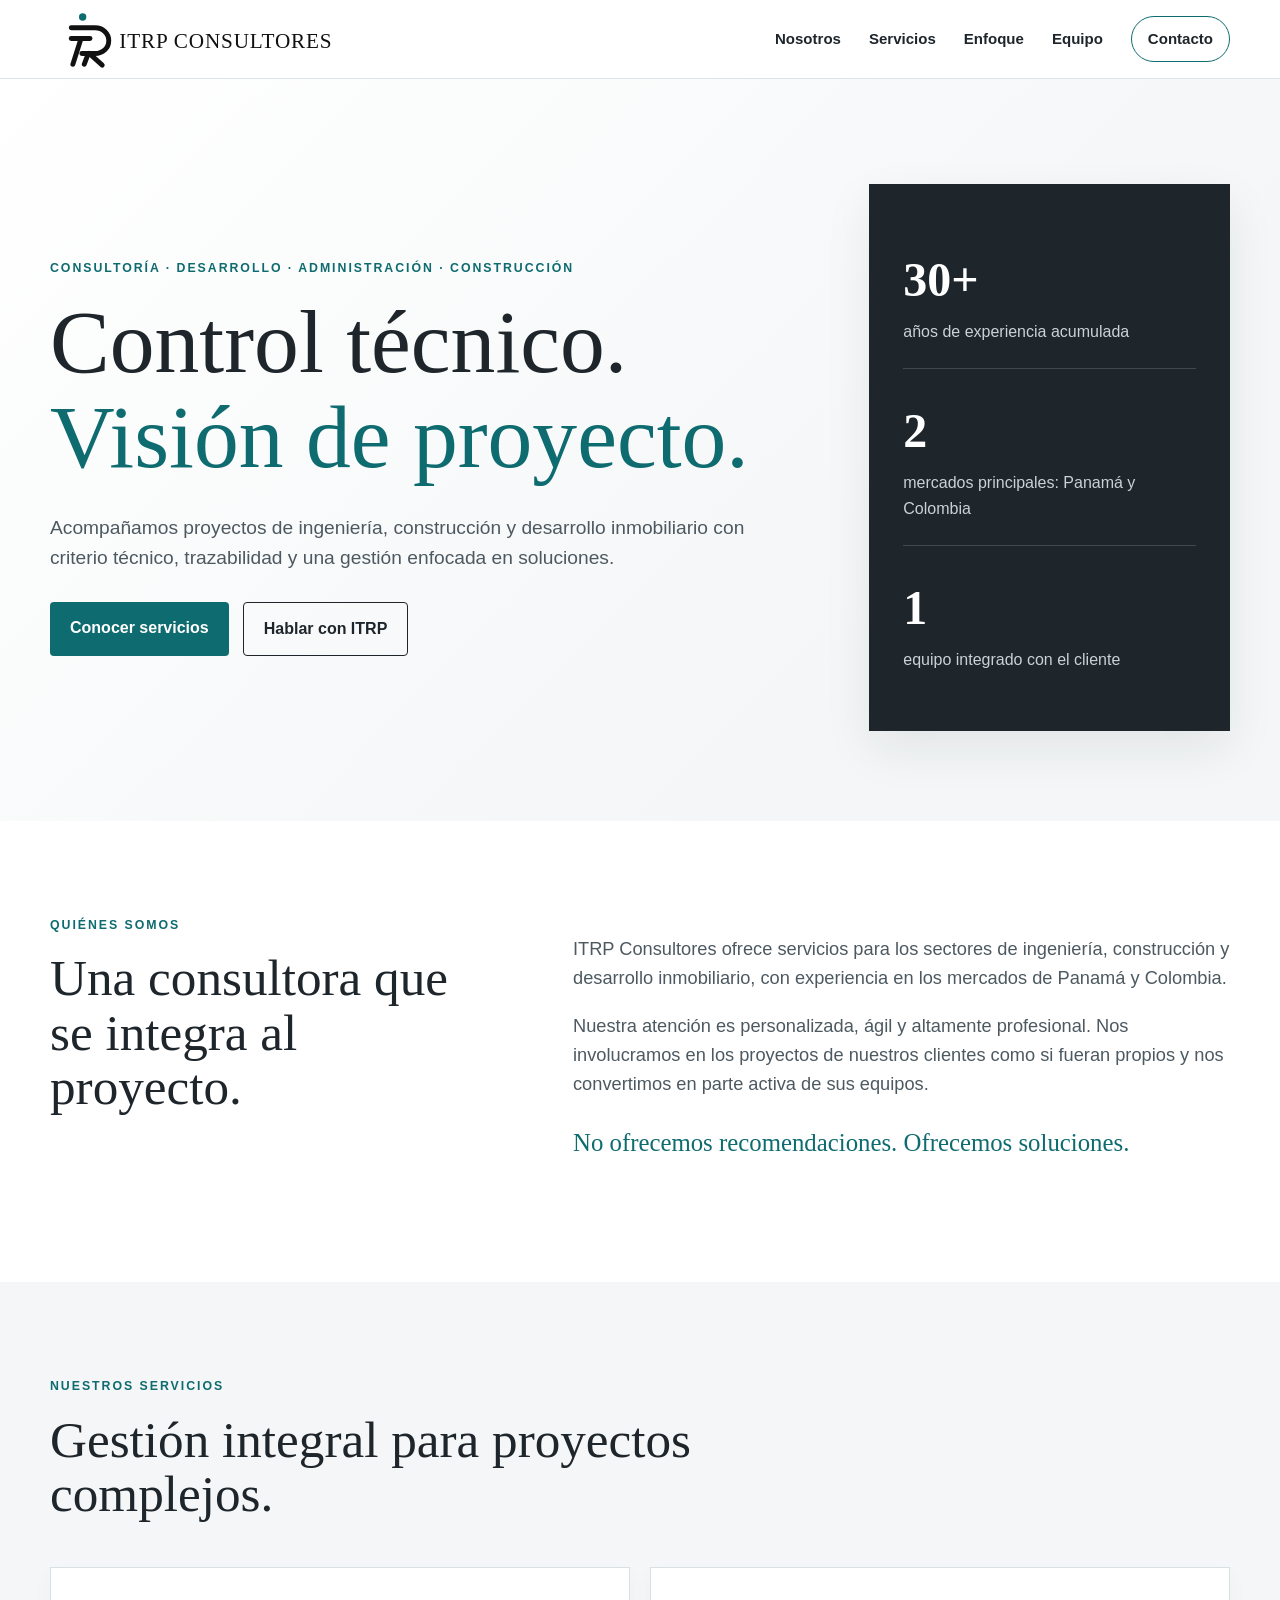
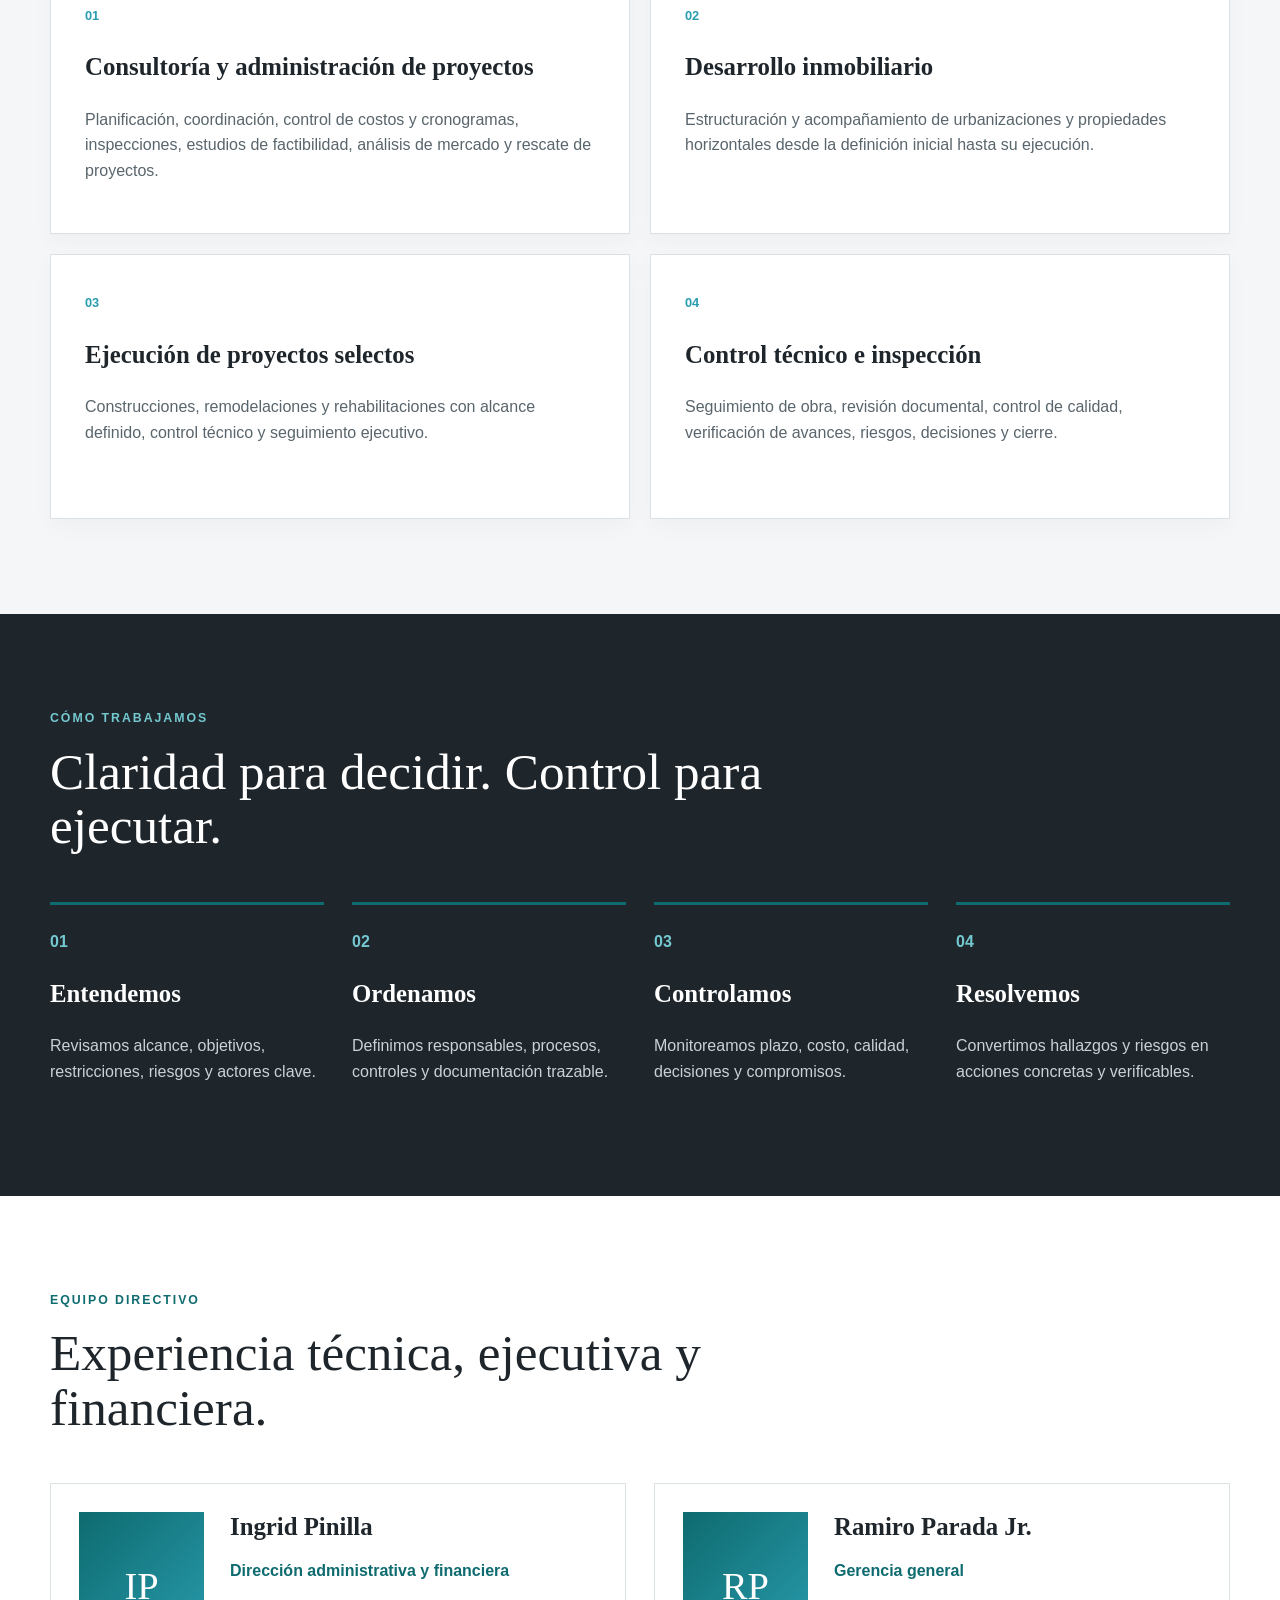
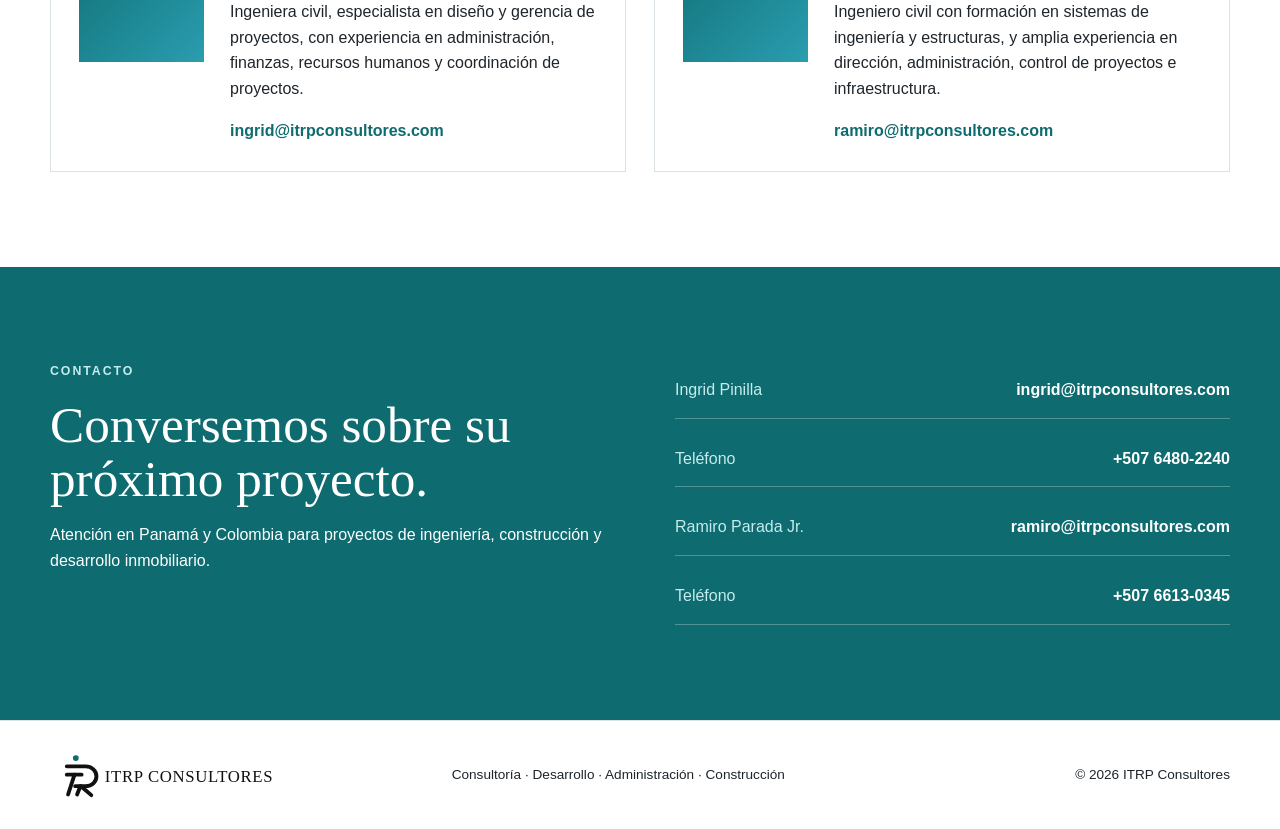
==== index.html @ a42bab1f "Add files via upload" ====
<!doctype html>
<html lang="es">
<head>
  <meta charset="utf-8">
  <meta name="viewport" content="width=device-width, initial-scale=1">
  <meta name="description" content="ITRP Consultores: consultoría, administración, desarrollo y construcción para proyectos de ingeniería e inmobiliarios en Panamá y Colombia.">
  <meta name="theme-color" content="#1E252B">
  <title>ITRP Consultores | Control técnico. Visión de proyecto.</title>
  <link rel="icon" href="assets/favicon.svg" type="image/svg+xml">
  <link rel="stylesheet" href="styles.css">
</head>
<body>
  <header class="site-header" id="inicio">
    <div class="container nav-wrap">
      <a class="brand" href="#inicio" aria-label="Inicio ITRP Consultores">
        <img src="assets/logo-itrp.svg" alt="ITRP Consultores">
      </a>
      <button class="menu-toggle" aria-expanded="false" aria-controls="main-nav">Menú</button>
      <nav id="main-nav" class="main-nav" aria-label="Navegación principal">
        <a href="#nosotros">Nosotros</a>
        <a href="#servicios">Servicios</a>
        <a href="#enfoque">Enfoque</a>
        <a href="#equipo">Equipo</a>
        <a class="nav-cta" href="#contacto">Contacto</a>
      </nav>
    </div>
  </header>

  <main>
    <section class="hero">
      <div class="container hero-grid">
        <div class="hero-copy">
          <p class="eyebrow">Consultoría · Desarrollo · Administración · Construcción</p>
          <h1>Control técnico.<br><span>Visión de proyecto.</span></h1>
          <p class="hero-lead">Acompañamos proyectos de ingeniería, construcción y desarrollo inmobiliario con criterio técnico, trazabilidad y una gestión enfocada en soluciones.</p>
          <div class="hero-actions">
            <a class="btn btn-primary" href="#servicios">Conocer servicios</a>
            <a class="btn btn-secondary" href="#contacto">Hablar con ITRP</a>
          </div>
        </div>
        <div class="hero-panel" aria-label="Principios de trabajo">
          <div class="metric"><strong>30+</strong><span>años de experiencia acumulada</span></div>
          <div class="metric"><strong>2</strong><span>mercados principales: Panamá y Colombia</span></div>
          <div class="metric"><strong>1</strong><span>equipo integrado con el cliente</span></div>
        </div>
      </div>
    </section>

    <section id="nosotros" class="section">
      <div class="container split">
        <div>
          <p class="eyebrow">Quiénes somos</p>
          <h2>Una consultora que se integra al proyecto.</h2>
        </div>
        <div class="prose">
          <p>ITRP Consultores ofrece servicios para los sectores de ingeniería, construcción y desarrollo inmobiliario, con experiencia en los mercados de Panamá y Colombia.</p>
          <p>Nuestra atención es personalizada, ágil y altamente profesional. Nos involucramos en los proyectos de nuestros clientes como si fueran propios y nos convertimos en parte activa de sus equipos.</p>
          <p class="statement">No ofrecemos recomendaciones. Ofrecemos soluciones.</p>
        </div>
      </div>
    </section>

    <section id="servicios" class="section section-soft">
      <div class="container">
        <p class="eyebrow">Nuestros servicios</p>
        <h2>Gestión integral para proyectos complejos.</h2>
        <div class="cards">
          <article class="card">
            <span class="card-number">01</span>
            <h3>Consultoría y administración de proyectos</h3>
            <p>Planificación, coordinación, control de costos y cronogramas, inspecciones, estudios de factibilidad, análisis de mercado y rescate de proyectos.</p>
          </article>
          <article class="card">
            <span class="card-number">02</span>
            <h3>Desarrollo inmobiliario</h3>
            <p>Estructuración y acompañamiento de urbanizaciones y propiedades horizontales desde la definición inicial hasta su ejecución.</p>
          </article>
          <article class="card">
            <span class="card-number">03</span>
            <h3>Ejecución de proyectos selectos</h3>
            <p>Construcciones, remodelaciones y rehabilitaciones con alcance definido, control técnico y seguimiento ejecutivo.</p>
          </article>
          <article class="card">
            <span class="card-number">04</span>
            <h3>Control técnico e inspección</h3>
            <p>Seguimiento de obra, revisión documental, control de calidad, verificación de avances, riesgos, decisiones y cierre.</p>
          </article>
        </div>
      </div>
    </section>

    <section id="enfoque" class="section dark-section">
      <div class="container">
        <p class="eyebrow">Cómo trabajamos</p>
        <h2>Claridad para decidir. Control para ejecutar.</h2>
        <div class="process">
          <div><span>01</span><h3>Entendemos</h3><p>Revisamos alcance, objetivos, restricciones, riesgos y actores clave.</p></div>
          <div><span>02</span><h3>Ordenamos</h3><p>Definimos responsables, procesos, controles y documentación trazable.</p></div>
          <div><span>03</span><h3>Controlamos</h3><p>Monitoreamos plazo, costo, calidad, decisiones y compromisos.</p></div>
          <div><span>04</span><h3>Resolvemos</h3><p>Convertimos hallazgos y riesgos en acciones concretas y verificables.</p></div>
        </div>
      </div>
    </section>

    <section id="equipo" class="section">
      <div class="container">
        <p class="eyebrow">Equipo directivo</p>
        <h2>Experiencia técnica, ejecutiva y financiera.</h2>
        <div class="team-grid">
          <article class="team-card">
            <div class="portrait initials">IP</div>
            <div>
              <h3>Ingrid Pinilla</h3>
              <p class="role">Dirección administrativa y financiera</p>
              <p>Ingeniera civil, especialista en diseño y gerencia de proyectos, con experiencia en administración, finanzas, recursos humanos y coordinación de proyectos.</p>
              <a href="mailto:ingrid@itrpconsultores.com">ingrid@itrpconsultores.com</a>
            </div>
          </article>
          <article class="team-card">
            <div class="portrait initials">RP</div>
            <div>
              <h3>Ramiro Parada Jr.</h3>
              <p class="role">Gerencia general</p>
              <p>Ingeniero civil con formación en sistemas de ingeniería y estructuras, y amplia experiencia en dirección, administración, control de proyectos e infraestructura.</p>
              <a href="mailto:ramiro@itrpconsultores.com">ramiro@itrpconsultores.com</a>
            </div>
          </article>
        </div>
      </div>
    </section>

    <section id="contacto" class="section contact-section">
      <div class="container contact-grid">
        <div>
          <p class="eyebrow">Contacto</p>
          <h2>Conversemos sobre su próximo proyecto.</h2>
          <p>Atención en Panamá y Colombia para proyectos de ingeniería, construcción y desarrollo inmobiliario.</p>
        </div>
        <div class="contact-list">
          <a href="mailto:ingrid@itrpconsultores.com"><span>Ingrid Pinilla</span><strong>ingrid@itrpconsultores.com</strong></a>
          <a href="tel:+50764802240"><span>Teléfono</span><strong>+507 6480-2240</strong></a>
          <a href="mailto:ramiro@itrpconsultores.com"><span>Ramiro Parada Jr.</span><strong>ramiro@itrpconsultores.com</strong></a>
          <a href="tel:+50766130345"><span>Teléfono</span><strong>+507 6613-0345</strong></a>
        </div>
      </div>
    </section>
  </main>

  <footer class="site-footer">
    <div class="container footer-grid">
      <img src="assets/logo-itrp.svg" alt="ITRP Consultores">
      <p>Consultoría · Desarrollo · Administración · Construcción</p>
      <p>© <span id="year"></span> ITRP Consultores</p>
    </div>
  </footer>
  <script src="script.js"></script>
</body>
</html>
---- styles.css ----
:root{--graphite:#1E252B;--teal:#0E6B6F;--green:#7CB342;--blue:#2A9DB0;--amber:#F2B84B;--red:#C8473C;--concrete:#F4F6F7;--white:#fff;--line:#D9E1E5;--max:1180px;--shadow:0 18px 45px rgba(30,37,43,.08)}
*{box-sizing:border-box}html{scroll-behavior:smooth}body{margin:0;font-family:Aptos,Inter,Arial,sans-serif;color:var(--graphite);background:#fff;line-height:1.6}a{color:inherit}.container{width:min(calc(100% - 40px),var(--max));margin:auto}.site-header{position:sticky;top:0;z-index:20;background:rgba(255,255,255,.94);backdrop-filter:blur(12px);border-bottom:1px solid rgba(217,225,229,.9)}.nav-wrap{min-height:78px;display:flex;align-items:center;justify-content:space-between}.brand img{display:block;width:310px;max-width:48vw}.main-nav{display:flex;align-items:center;gap:28px}.main-nav a{text-decoration:none;font-size:.94rem;font-weight:700}.main-nav a:hover{color:var(--teal)}.nav-cta{padding:10px 16px;border:1px solid var(--teal);border-radius:999px}.menu-toggle{display:none;border:0;background:none;font:inherit;font-weight:700}.hero{background:linear-gradient(135deg,#fff 0%,var(--concrete) 72%);padding:105px 0 90px;overflow:hidden}.hero-grid{display:grid;grid-template-columns:1.35fr .65fr;gap:70px;align-items:center}.eyebrow{text-transform:uppercase;letter-spacing:.16em;font-weight:800;font-size:.77rem;color:var(--teal);margin:0 0 16px}.hero h1,.section h2{font-family:Georgia,'Times New Roman',serif;line-height:1.06;margin:0}.hero h1{font-size:clamp(3.2rem,7vw,6.5rem);font-weight:500}.hero h1 span{color:var(--teal)}.hero-lead{max-width:760px;font-size:1.2rem;color:#4d5961;margin:28px 0}.hero-actions{display:flex;gap:14px;flex-wrap:wrap}.btn{display:inline-flex;padding:13px 20px;border-radius:4px;text-decoration:none;font-weight:800}.btn-primary{background:var(--teal);color:#fff}.btn-primary:hover{background:#09565a}.btn-secondary{border:1px solid var(--graphite)}.hero-panel{background:var(--graphite);color:#fff;padding:34px;box-shadow:var(--shadow)}.metric{padding:24px 0;border-bottom:1px solid rgba(255,255,255,.16)}.metric:last-child{border-bottom:0}.metric strong{display:block;font-family:Georgia,serif;font-size:3rem;color:#fff}.metric span{color:#cbd2d6}.section{padding:95px 0}.section h2{font-size:clamp(2.3rem,4vw,4rem);font-weight:500;max-width:850px}.split{display:grid;grid-template-columns:.8fr 1.2fr;gap:85px}.prose{font-size:1.14rem;color:#4d5961}.statement{font-family:Georgia,serif;font-size:1.55rem;color:var(--teal)}.section-soft{background:var(--concrete)}.cards{display:grid;grid-template-columns:repeat(2,1fr);gap:20px;margin-top:45px}.card{background:#fff;border:1px solid var(--line);padding:34px;min-height:265px;box-shadow:0 8px 20px rgba(30,37,43,.03)}.card-number{font-size:.8rem;font-weight:900;color:var(--blue)}.card h3,.process h3,.team-card h3{font-family:Georgia,serif;font-size:1.55rem;line-height:1.2}.card p{color:#59656c}.dark-section{background:var(--graphite);color:#fff}.dark-section .eyebrow{color:#74c8d0}.process{display:grid;grid-template-columns:repeat(4,1fr);gap:28px;margin-top:48px}.process>div{border-top:3px solid var(--teal);padding-top:24px}.process span{font-weight:900;color:#74c8d0}.process p{color:#cbd2d6}.team-grid{display:grid;grid-template-columns:1fr 1fr;gap:28px;margin-top:48px}.team-card{display:grid;grid-template-columns:125px 1fr;gap:26px;border:1px solid var(--line);padding:28px}.portrait{width:125px;height:150px;background:linear-gradient(135deg,var(--teal),var(--blue));display:grid;place-items:center;color:#fff;font-family:Georgia,serif;font-size:2.4rem}.team-card h3{margin:0 0 4px}.role{color:var(--teal);font-weight:800}.team-card a{color:var(--teal);font-weight:800;text-decoration:none}.contact-section{background:var(--teal);color:#fff}.contact-section .eyebrow{color:#c4ecee}.contact-grid{display:grid;grid-template-columns:1fr 1fr;gap:70px}.contact-list{display:grid;gap:12px}.contact-list a{display:flex;justify-content:space-between;gap:20px;text-decoration:none;border-bottom:1px solid rgba(255,255,255,.28);padding:15px 0}.contact-list span{color:#c4ecee}.site-footer{padding:30px 0;border-top:1px solid var(--line)}.footer-grid{display:grid;grid-template-columns:1fr 1fr 1fr;align-items:center;gap:25px;font-size:.85rem}.footer-grid img{width:245px}.footer-grid p:last-child{text-align:right}@media(max-width:900px){.main-nav{position:absolute;top:78px;left:0;right:0;background:#fff;padding:24px;flex-direction:column;align-items:flex-start;border-bottom:1px solid var(--line);display:none}.main-nav.open{display:flex}.menu-toggle{display:block}.hero-grid,.split,.contact-grid{grid-template-columns:1fr}.hero{padding-top:70px}.cards,.team-grid{grid-template-columns:1fr}.process{grid-template-columns:1fr 1fr}.footer-grid{grid-template-columns:1fr}.footer-grid p:last-child{text-align:left}.brand img{width:240px;max-width:68vw}}@media(max-width:560px){.container{width:min(calc(100% - 28px),var(--max))}.hero h1{font-size:3.15rem}.section{padding:72px 0}.process{grid-template-columns:1fr}.team-card{grid-template-columns:1fr}.portrait{width:100%;height:180px}.contact-list a{display:block}.contact-list strong{display:block;margin-top:4px;font-size:.92rem}}
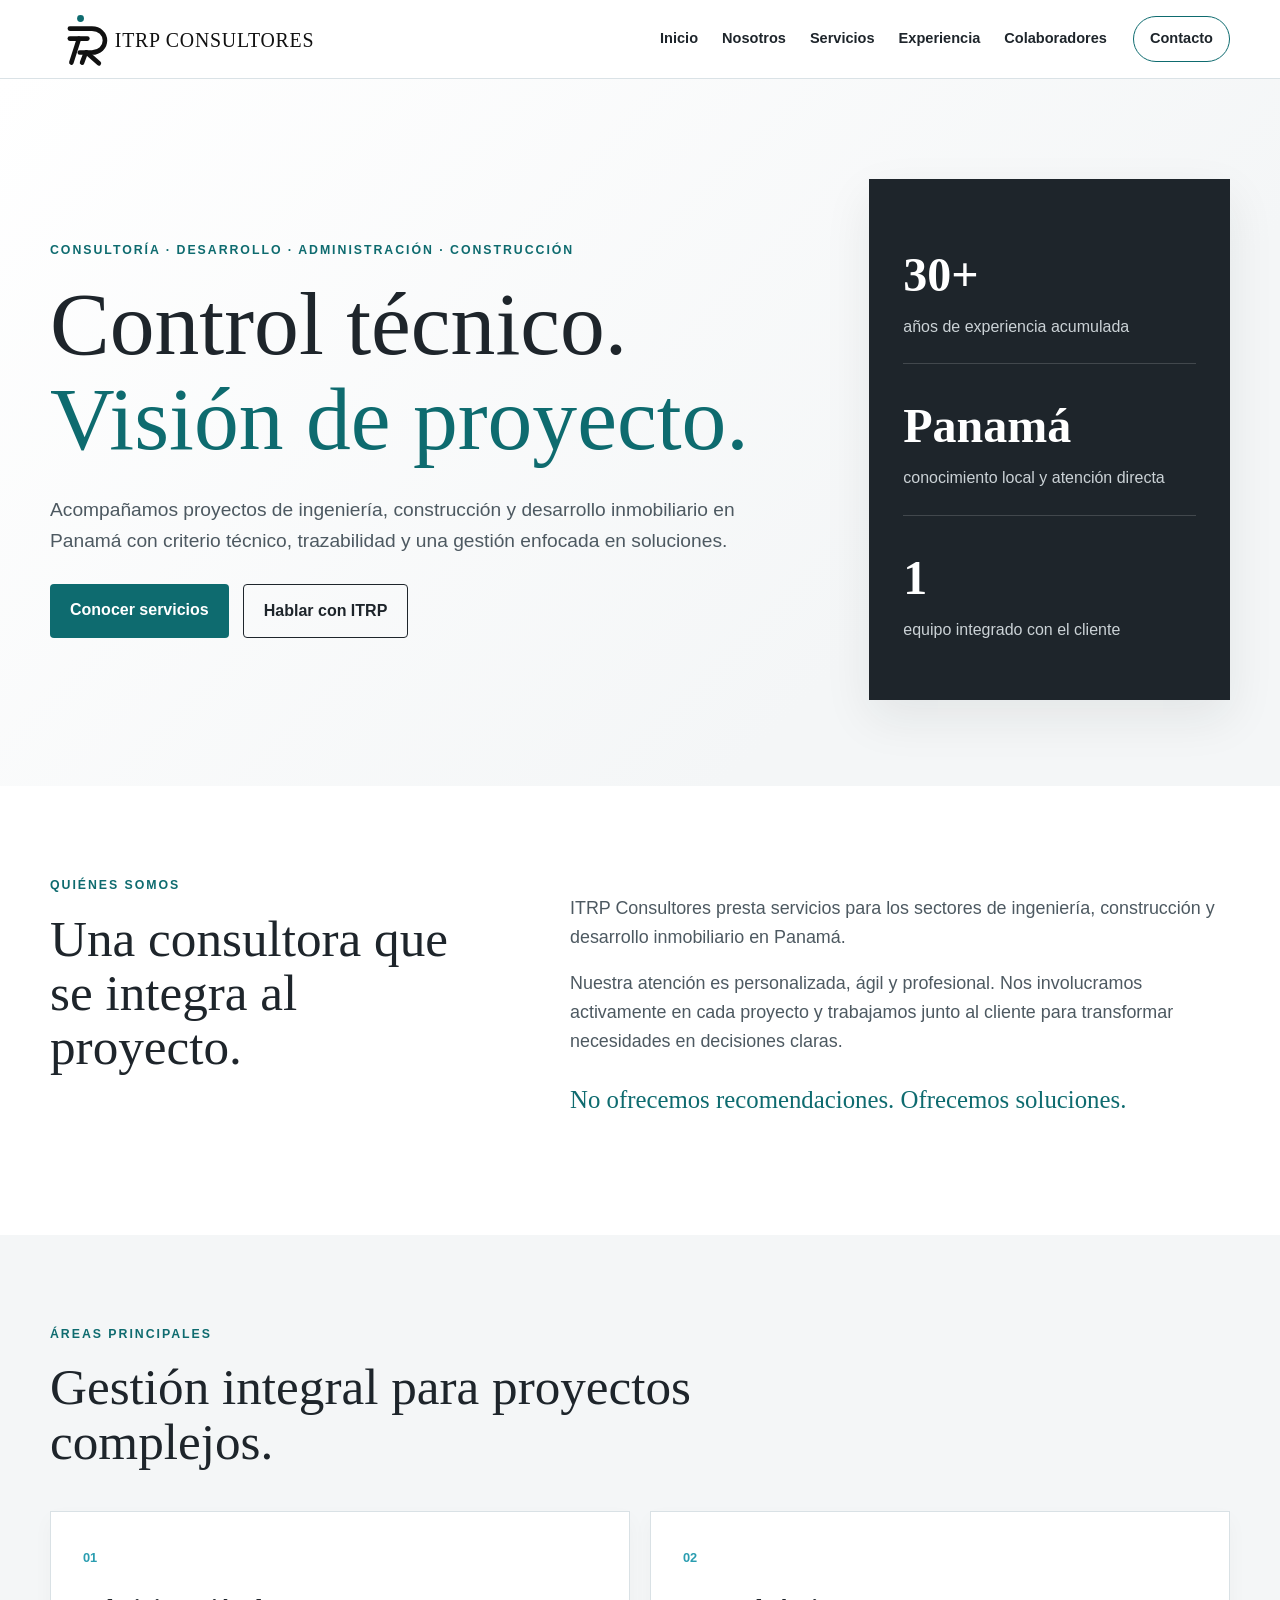
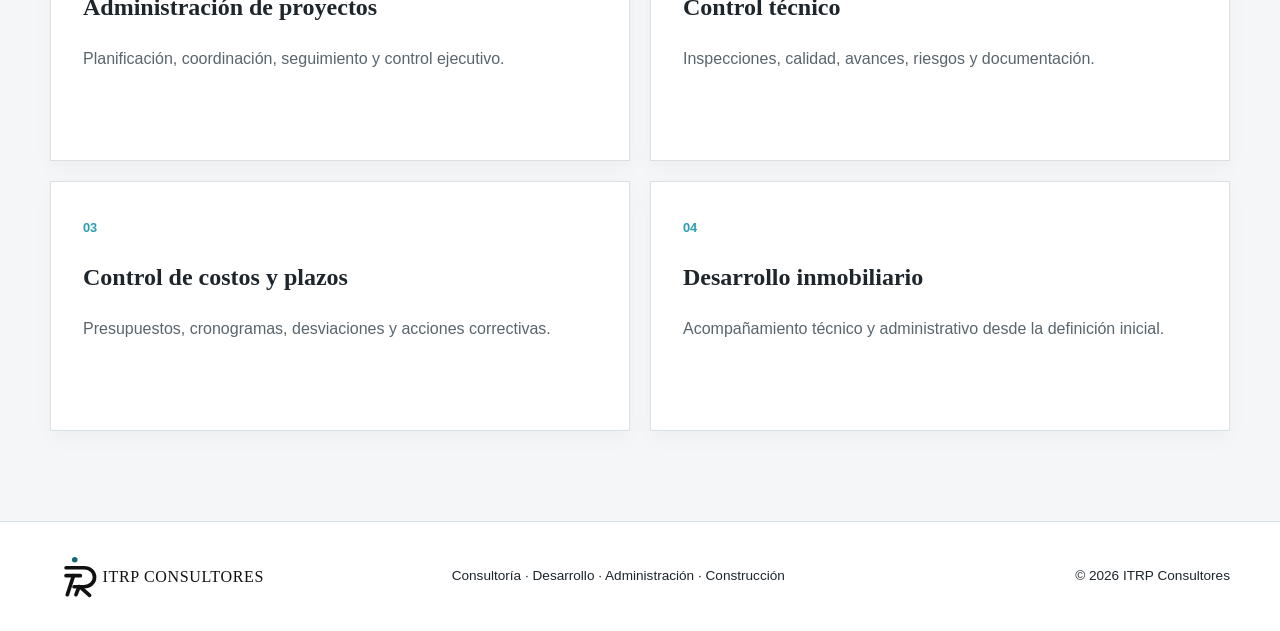
==== commit 00044055: "Add files via upload" ====
--- a/index.html
+++ b/index.html
@@ -1,158 +1 @@
-<!doctype html>
-<html lang="es">
-<head>
-  <meta charset="utf-8">
-  <meta name="viewport" content="width=device-width, initial-scale=1">
-  <meta name="description" content="ITRP Consultores: consultoría, administración, desarrollo y construcción para proyectos de ingeniería e inmobiliarios en Panamá y Colombia.">
-  <meta name="theme-color" content="#1E252B">
-  <title>ITRP Consultores | Control técnico. Visión de proyecto.</title>
-  <link rel="icon" href="assets/favicon.svg" type="image/svg+xml">
-  <link rel="stylesheet" href="styles.css">
-</head>
-<body>
-  <header class="site-header" id="inicio">
-    <div class="container nav-wrap">
-      <a class="brand" href="#inicio" aria-label="Inicio ITRP Consultores">
-        <img src="assets/logo-itrp.svg" alt="ITRP Consultores">
-      </a>
-      <button class="menu-toggle" aria-expanded="false" aria-controls="main-nav">Menú</button>
-      <nav id="main-nav" class="main-nav" aria-label="Navegación principal">
-        <a href="#nosotros">Nosotros</a>
-        <a href="#servicios">Servicios</a>
-        <a href="#enfoque">Enfoque</a>
-        <a href="#equipo">Equipo</a>
-        <a class="nav-cta" href="#contacto">Contacto</a>
-      </nav>
-    </div>
-  </header>
-
-  <main>
-    <section class="hero">
-      <div class="container hero-grid">
-        <div class="hero-copy">
-          <p class="eyebrow">Consultoría · Desarrollo · Administración · Construcción</p>
-          <h1>Control técnico.<br><span>Visión de proyecto.</span></h1>
-          <p class="hero-lead">Acompañamos proyectos de ingeniería, construcción y desarrollo inmobiliario con criterio técnico, trazabilidad y una gestión enfocada en soluciones.</p>
-          <div class="hero-actions">
-            <a class="btn btn-primary" href="#servicios">Conocer servicios</a>
-            <a class="btn btn-secondary" href="#contacto">Hablar con ITRP</a>
-          </div>
-        </div>
-        <div class="hero-panel" aria-label="Principios de trabajo">
-          <div class="metric"><strong>30+</strong><span>años de experiencia acumulada</span></div>
-          <div class="metric"><strong>2</strong><span>mercados principales: Panamá y Colombia</span></div>
-          <div class="metric"><strong>1</strong><span>equipo integrado con el cliente</span></div>
-        </div>
-      </div>
-    </section>
-
-    <section id="nosotros" class="section">
-      <div class="container split">
-        <div>
-          <p class="eyebrow">Quiénes somos</p>
-          <h2>Una consultora que se integra al proyecto.</h2>
-        </div>
-        <div class="prose">
-          <p>ITRP Consultores ofrece servicios para los sectores de ingeniería, construcción y desarrollo inmobiliario, con experiencia en los mercados de Panamá y Colombia.</p>
-          <p>Nuestra atención es personalizada, ágil y altamente profesional. Nos involucramos en los proyectos de nuestros clientes como si fueran propios y nos convertimos en parte activa de sus equipos.</p>
-          <p class="statement">No ofrecemos recomendaciones. Ofrecemos soluciones.</p>
-        </div>
-      </div>
-    </section>
-
-    <section id="servicios" class="section section-soft">
-      <div class="container">
-        <p class="eyebrow">Nuestros servicios</p>
-        <h2>Gestión integral para proyectos complejos.</h2>
-        <div class="cards">
-          <article class="card">
-            <span class="card-number">01</span>
-            <h3>Consultoría y administración de proyectos</h3>
-            <p>Planificación, coordinación, control de costos y cronogramas, inspecciones, estudios de factibilidad, análisis de mercado y rescate de proyectos.</p>
-          </article>
-          <article class="card">
-            <span class="card-number">02</span>
-            <h3>Desarrollo inmobiliario</h3>
-            <p>Estructuración y acompañamiento de urbanizaciones y propiedades horizontales desde la definición inicial hasta su ejecución.</p>
-          </article>
-          <article class="card">
-            <span class="card-number">03</span>
-            <h3>Ejecución de proyectos selectos</h3>
-            <p>Construcciones, remodelaciones y rehabilitaciones con alcance definido, control técnico y seguimiento ejecutivo.</p>
-          </article>
-          <article class="card">
-            <span class="card-number">04</span>
-            <h3>Control técnico e inspección</h3>
-            <p>Seguimiento de obra, revisión documental, control de calidad, verificación de avances, riesgos, decisiones y cierre.</p>
-          </article>
-        </div>
-      </div>
-    </section>
-
-    <section id="enfoque" class="section dark-section">
-      <div class="container">
-        <p class="eyebrow">Cómo trabajamos</p>
-        <h2>Claridad para decidir. Control para ejecutar.</h2>
-        <div class="process">
-          <div><span>01</span><h3>Entendemos</h3><p>Revisamos alcance, objetivos, restricciones, riesgos y actores clave.</p></div>
-          <div><span>02</span><h3>Ordenamos</h3><p>Definimos responsables, procesos, controles y documentación trazable.</p></div>
-          <div><span>03</span><h3>Controlamos</h3><p>Monitoreamos plazo, costo, calidad, decisiones y compromisos.</p></div>
-          <div><span>04</span><h3>Resolvemos</h3><p>Convertimos hallazgos y riesgos en acciones concretas y verificables.</p></div>
-        </div>
-      </div>
-    </section>
-
-    <section id="equipo" class="section">
-      <div class="container">
-        <p class="eyebrow">Equipo directivo</p>
-        <h2>Experiencia técnica, ejecutiva y financiera.</h2>
-        <div class="team-grid">
-          <article class="team-card">
-            <div class="portrait initials">IP</div>
-            <div>
-              <h3>Ingrid Pinilla</h3>
-              <p class="role">Dirección administrativa y financiera</p>
-              <p>Ingeniera civil, especialista en diseño y gerencia de proyectos, con experiencia en administración, finanzas, recursos humanos y coordinación de proyectos.</p>
-              <a href="mailto:ingrid@itrpconsultores.com">ingrid@itrpconsultores.com</a>
-            </div>
-          </article>
-          <article class="team-card">
-            <div class="portrait initials">RP</div>
-            <div>
-              <h3>Ramiro Parada Jr.</h3>
-              <p class="role">Gerencia general</p>
-              <p>Ingeniero civil con formación en sistemas de ingeniería y estructuras, y amplia experiencia en dirección, administración, control de proyectos e infraestructura.</p>
-              <a href="mailto:ramiro@itrpconsultores.com">ramiro@itrpconsultores.com</a>
-            </div>
-          </article>
-        </div>
-      </div>
-    </section>
-
-    <section id="contacto" class="section contact-section">
-      <div class="container contact-grid">
-        <div>
-          <p class="eyebrow">Contacto</p>
-          <h2>Conversemos sobre su próximo proyecto.</h2>
-          <p>Atención en Panamá y Colombia para proyectos de ingeniería, construcción y desarrollo inmobiliario.</p>
-        </div>
-        <div class="contact-list">
-          <a href="mailto:ingrid@itrpconsultores.com"><span>Ingrid Pinilla</span><strong>ingrid@itrpconsultores.com</strong></a>
-          <a href="tel:+50764802240"><span>Teléfono</span><strong>+507 6480-2240</strong></a>
-          <a href="mailto:ramiro@itrpconsultores.com"><span>Ramiro Parada Jr.</span><strong>ramiro@itrpconsultores.com</strong></a>
-          <a href="tel:+50766130345"><span>Teléfono</span><strong>+507 6613-0345</strong></a>
-        </div>
-      </div>
-    </section>
-  </main>
-
-  <footer class="site-footer">
-    <div class="container footer-grid">
-      <img src="assets/logo-itrp.svg" alt="ITRP Consultores">
-      <p>Consultoría · Desarrollo · Administración · Construcción</p>
-      <p>© <span id="year"></span> ITRP Consultores</p>
-    </div>
-  </footer>
-  <script src="script.js"></script>
-</body>
-</html>
+<!doctype html><html lang="es"><head><meta charset="utf-8"><meta name="viewport" content="width=device-width, initial-scale=1"><meta name="description" content="ITRP Consultores: consultoría, administración, desarrollo y construcción para proyectos en Panamá."><meta name="theme-color" content="#1E252B"><title>ITRP Consultores | Control técnico. Visión de proyecto.</title><link rel="icon" href="assets/favicon.svg" type="image/svg+xml"><link rel="stylesheet" href="styles.css"></head><body><header class="site-header"><div class="container nav-wrap"><a class="brand" href="index.html" class="active" aria-label="Inicio ITRP Consultores"><img src="assets/logo-itrp.svg" alt="ITRP Consultores"></a><nav class="main-nav" aria-label="Navegación principal"><a href="index.html">Inicio</a><a href="nosotros.html">Nosotros</a><a href="servicios.html">Servicios</a><a href="experiencia.html">Experiencia</a><a href="colaboradores.html">Colaboradores</a><a class="nav-cta" href="contacto.html">Contacto</a></nav></div></header><main><section class="hero"><div class="container hero-grid"><div><p class="eyebrow">Consultoría · Desarrollo · Administración · Construcción</p><h1>Control técnico.<br><span>Visión de proyecto.</span></h1><p class="hero-lead">Acompañamos proyectos de ingeniería, construcción y desarrollo inmobiliario en Panamá con criterio técnico, trazabilidad y una gestión enfocada en soluciones.</p><div class="hero-actions"><a class="btn btn-primary" href="servicios.html">Conocer servicios</a><a class="btn btn-secondary" href="contacto.html">Hablar con ITRP</a></div></div><div class="hero-panel"><div class="metric"><strong>30+</strong><span>años de experiencia acumulada</span></div><div class="metric"><strong>Panamá</strong><span>conocimiento local y atención directa</span></div><div class="metric"><strong>1</strong><span>equipo integrado con el cliente</span></div></div></div></section><section class="section"><div class="container split"><div><p class="eyebrow">Quiénes somos</p><h2>Una consultora que se integra al proyecto.</h2></div><div class="prose"><p>ITRP Consultores presta servicios para los sectores de ingeniería, construcción y desarrollo inmobiliario en Panamá.</p><p>Nuestra atención es personalizada, ágil y profesional. Nos involucramos activamente en cada proyecto y trabajamos junto al cliente para transformar necesidades en decisiones claras.</p><p class="statement">No ofrecemos recomendaciones. Ofrecemos soluciones.</p></div></div></section><section class="section section-soft"><div class="container"><p class="eyebrow">Áreas principales</p><h2>Gestión integral para proyectos complejos.</h2><div class="cards"><article class="card"><span class="card-number">01</span><h3>Administración de proyectos</h3><p>Planificación, coordinación, seguimiento y control ejecutivo.</p></article><article class="card"><span class="card-number">02</span><h3>Control técnico</h3><p>Inspecciones, calidad, avances, riesgos y documentación.</p></article><article class="card"><span class="card-number">03</span><h3>Control de costos y plazos</h3><p>Presupuestos, cronogramas, desviaciones y acciones correctivas.</p></article><article class="card"><span class="card-number">04</span><h3>Desarrollo inmobiliario</h3><p>Acompañamiento técnico y administrativo desde la definición inicial.</p></article></div></div></section></main><footer class="site-footer"><div class="container footer-grid"><img src="assets/logo-itrp.svg" alt="ITRP Consultores"><p>Consultoría · Desarrollo · Administración · Construcción</p><p>© <span data-year></span> ITRP Consultores</p></div></footer><script src="script.js"></script></body></html>
--- a/styles.css
+++ b/styles.css
@@ -1,2 +1,13 @@
-:root{--graphite:#1E252B;--teal:#0E6B6F;--green:#7CB342;--blue:#2A9DB0;--amber:#F2B84B;--red:#C8473C;--concrete:#F4F6F7;--white:#fff;--line:#D9E1E5;--max:1180px;--shadow:0 18px 45px rgba(30,37,43,.08)}
-*{box-sizing:border-box}html{scroll-behavior:smooth}body{margin:0;font-family:Aptos,Inter,Arial,sans-serif;color:var(--graphite);background:#fff;line-height:1.6}a{color:inherit}.container{width:min(calc(100% - 40px),var(--max));margin:auto}.site-header{position:sticky;top:0;z-index:20;background:rgba(255,255,255,.94);backdrop-filter:blur(12px);border-bottom:1px solid rgba(217,225,229,.9)}.nav-wrap{min-height:78px;display:flex;align-items:center;justify-content:space-between}.brand img{display:block;width:310px;max-width:48vw}.main-nav{display:flex;align-items:center;gap:28px}.main-nav a{text-decoration:none;font-size:.94rem;font-weight:700}.main-nav a:hover{color:var(--teal)}.nav-cta{padding:10px 16px;border:1px solid var(--teal);border-radius:999px}.menu-toggle{display:none;border:0;background:none;font:inherit;font-weight:700}.hero{background:linear-gradient(135deg,#fff 0%,var(--concrete) 72%);padding:105px 0 90px;overflow:hidden}.hero-grid{display:grid;grid-template-columns:1.35fr .65fr;gap:70px;align-items:center}.eyebrow{text-transform:uppercase;letter-spacing:.16em;font-weight:800;font-size:.77rem;color:var(--teal);margin:0 0 16px}.hero h1,.section h2{font-family:Georgia,'Times New Roman',serif;line-height:1.06;margin:0}.hero h1{font-size:clamp(3.2rem,7vw,6.5rem);font-weight:500}.hero h1 span{color:var(--teal)}.hero-lead{max-width:760px;font-size:1.2rem;color:#4d5961;margin:28px 0}.hero-actions{display:flex;gap:14px;flex-wrap:wrap}.btn{display:inline-flex;padding:13px 20px;border-radius:4px;text-decoration:none;font-weight:800}.btn-primary{background:var(--teal);color:#fff}.btn-primary:hover{background:#09565a}.btn-secondary{border:1px solid var(--graphite)}.hero-panel{background:var(--graphite);color:#fff;padding:34px;box-shadow:var(--shadow)}.metric{padding:24px 0;border-bottom:1px solid rgba(255,255,255,.16)}.metric:last-child{border-bottom:0}.metric strong{display:block;font-family:Georgia,serif;font-size:3rem;color:#fff}.metric span{color:#cbd2d6}.section{padding:95px 0}.section h2{font-size:clamp(2.3rem,4vw,4rem);font-weight:500;max-width:850px}.split{display:grid;grid-template-columns:.8fr 1.2fr;gap:85px}.prose{font-size:1.14rem;color:#4d5961}.statement{font-family:Georgia,serif;font-size:1.55rem;color:var(--teal)}.section-soft{background:var(--concrete)}.cards{display:grid;grid-template-columns:repeat(2,1fr);gap:20px;margin-top:45px}.card{background:#fff;border:1px solid var(--line);padding:34px;min-height:265px;box-shadow:0 8px 20px rgba(30,37,43,.03)}.card-number{font-size:.8rem;font-weight:900;color:var(--blue)}.card h3,.process h3,.team-card h3{font-family:Georgia,serif;font-size:1.55rem;line-height:1.2}.card p{color:#59656c}.dark-section{background:var(--graphite);color:#fff}.dark-section .eyebrow{color:#74c8d0}.process{display:grid;grid-template-columns:repeat(4,1fr);gap:28px;margin-top:48px}.process>div{border-top:3px solid var(--teal);padding-top:24px}.process span{font-weight:900;color:#74c8d0}.process p{color:#cbd2d6}.team-grid{display:grid;grid-template-columns:1fr 1fr;gap:28px;margin-top:48px}.team-card{display:grid;grid-template-columns:125px 1fr;gap:26px;border:1px solid var(--line);padding:28px}.portrait{width:125px;height:150px;background:linear-gradient(135deg,var(--teal),var(--blue));display:grid;place-items:center;color:#fff;font-family:Georgia,serif;font-size:2.4rem}.team-card h3{margin:0 0 4px}.role{color:var(--teal);font-weight:800}.team-card a{color:var(--teal);font-weight:800;text-decoration:none}.contact-section{background:var(--teal);color:#fff}.contact-section .eyebrow{color:#c4ecee}.contact-grid{display:grid;grid-template-columns:1fr 1fr;gap:70px}.contact-list{display:grid;gap:12px}.contact-list a{display:flex;justify-content:space-between;gap:20px;text-decoration:none;border-bottom:1px solid rgba(255,255,255,.28);padding:15px 0}.contact-list span{color:#c4ecee}.site-footer{padding:30px 0;border-top:1px solid var(--line)}.footer-grid{display:grid;grid-template-columns:1fr 1fr 1fr;align-items:center;gap:25px;font-size:.85rem}.footer-grid img{width:245px}.footer-grid p:last-child{text-align:right}@media(max-width:900px){.main-nav{position:absolute;top:78px;left:0;right:0;background:#fff;padding:24px;flex-direction:column;align-items:flex-start;border-bottom:1px solid var(--line);display:none}.main-nav.open{display:flex}.menu-toggle{display:block}.hero-grid,.split,.contact-grid{grid-template-columns:1fr}.hero{padding-top:70px}.cards,.team-grid{grid-template-columns:1fr}.process{grid-template-columns:1fr 1fr}.footer-grid{grid-template-columns:1fr}.footer-grid p:last-child{text-align:left}.brand img{width:240px;max-width:68vw}}@media(max-width:560px){.container{width:min(calc(100% - 28px),var(--max))}.hero h1{font-size:3.15rem}.section{padding:72px 0}.process{grid-template-columns:1fr}.team-card{grid-template-columns:1fr}.portrait{width:100%;height:180px}.contact-list a{display:block}.contact-list strong{display:block;margin-top:4px;font-size:.92rem}}
+:root{--graphite:#1E252B;--teal:#0E6B6F;--blue:#2A9DB0;--concrete:#F4F6F7;--white:#fff;--line:#D9E1E5;--muted:#59656c;--max:1180px;--shadow:0 18px 45px rgba(30,37,43,.08)}
+*{box-sizing:border-box}html{scroll-behavior:smooth}body{margin:0;font-family:Aptos,Inter,Arial,sans-serif;color:var(--graphite);background:#fff;line-height:1.6}a{color:inherit}.container{width:min(calc(100% - 40px),var(--max));margin:auto}
+.site-header{position:sticky;top:0;z-index:100;background:rgba(255,255,255,.97);backdrop-filter:blur(12px);border-bottom:1px solid rgba(217,225,229,.95)}.nav-wrap{min-height:78px;display:flex;align-items:center;justify-content:space-between;gap:28px}.brand img{display:block;width:290px;max-width:45vw}.main-nav{display:flex;align-items:center;gap:24px}.main-nav a{text-decoration:none;font-size:.91rem;font-weight:800;white-space:nowrap;padding:27px 0 24px;border-bottom:3px solid transparent}.main-nav a:hover,.main-nav a.active{color:var(--teal);border-bottom-color:var(--teal)}.nav-cta{padding:10px 16px!important;border:1px solid var(--teal)!important;border-radius:999px;margin-left:2px}.menu-toggle{display:none}
+.hero{background:linear-gradient(135deg,#fff 0%,var(--concrete) 72%);padding:100px 0 86px}.hero-grid{display:grid;grid-template-columns:1.35fr .65fr;gap:70px;align-items:center}.eyebrow{text-transform:uppercase;letter-spacing:.16em;font-weight:800;font-size:.77rem;color:var(--teal);margin:0 0 16px}.hero h1,.section h2,.page-hero h1{font-family:Georgia,'Times New Roman',serif;line-height:1.06;margin:0;font-weight:500}.hero h1{font-size:clamp(3.2rem,7vw,6.2rem)}.hero h1 span,.page-hero h1 span{color:var(--teal)}.hero-lead{max-width:760px;font-size:1.2rem;color:#4d5961;margin:28px 0}.hero-actions{display:flex;gap:14px;flex-wrap:wrap}.btn{display:inline-flex;padding:13px 20px;border-radius:4px;text-decoration:none;font-weight:800}.btn-primary{background:var(--teal);color:#fff}.btn-secondary{border:1px solid var(--graphite)}.hero-panel{background:var(--graphite);color:#fff;padding:34px;box-shadow:var(--shadow)}.metric{padding:24px 0;border-bottom:1px solid rgba(255,255,255,.16)}.metric:last-child{border-bottom:0}.metric strong{display:block;font-family:Georgia,serif;font-size:3rem}.metric span{color:#cbd2d6}
+.page-hero{padding:78px 0 66px;background:var(--concrete);border-bottom:1px solid var(--line)}.page-hero h1{font-size:clamp(2.8rem,6vw,5rem);max-width:900px}.page-hero p:last-child{font-size:1.15rem;color:var(--muted);max-width:760px;margin:22px 0 0}
+.section{padding:90px 0}.section h2{font-size:clamp(2.2rem,4vw,3.8rem);max-width:850px}.section-soft{background:var(--concrete)}.split{display:grid;grid-template-columns:.8fr 1.2fr;gap:80px}.prose{font-size:1.12rem;color:#4d5961}.statement{font-family:Georgia,serif;font-size:1.55rem;color:var(--teal)}
+.cards{display:grid;grid-template-columns:repeat(2,1fr);gap:20px;margin-top:42px}.card{background:#fff;border:1px solid var(--line);padding:32px;min-height:250px;box-shadow:0 8px 20px rgba(30,37,43,.03)}.card-number{font-size:.8rem;font-weight:900;color:var(--blue)}.card h3,.process h3,.team-card h3,.experience-card h3,.collab-card h3{font-family:Georgia,serif;font-size:1.5rem;line-height:1.2}.card p,.experience-card p,.collab-card p{color:var(--muted)}
+.dark-section{background:var(--graphite);color:#fff}.dark-section .eyebrow{color:#74c8d0}.process{display:grid;grid-template-columns:repeat(4,1fr);gap:28px;margin-top:46px}.process>div{border-top:3px solid var(--teal);padding-top:22px}.process span{font-weight:900;color:#74c8d0}.process p{color:#cbd2d6}
+.team-grid{display:grid;grid-template-columns:1fr 1fr;gap:28px;margin-top:45px}.team-card{display:grid;grid-template-columns:118px 1fr;gap:25px;border:1px solid var(--line);padding:28px}.portrait{width:118px;height:145px;background:linear-gradient(135deg,var(--teal),var(--blue));display:grid;place-items:center;color:#fff;font-family:Georgia,serif;font-size:2.3rem}.team-card h3{margin:0 0 4px}.role{color:var(--teal);font-weight:800}.team-card a{color:var(--teal);font-weight:800;text-decoration:none}
+.experience-grid,.collab-grid{display:grid;grid-template-columns:repeat(3,1fr);gap:22px;margin-top:42px}.experience-card,.collab-card{border:1px solid var(--line);padding:30px;background:#fff}.tag{display:inline-block;font-size:.75rem;font-weight:900;letter-spacing:.08em;text-transform:uppercase;color:var(--teal);background:#eaf4f4;padding:6px 9px;margin-bottom:14px}.project-list{margin:36px 0 0;padding:0;list-style:none;border-top:1px solid var(--line)}.project-list li{display:grid;grid-template-columns:180px 1fr;gap:28px;padding:22px 0;border-bottom:1px solid var(--line)}.project-list strong{color:var(--teal)}
+.contact-section{background:var(--teal);color:#fff}.contact-section .eyebrow{color:#c4ecee}.contact-grid{display:grid;grid-template-columns:1fr 1fr;gap:70px}.contact-list{display:grid;gap:12px}.contact-list a{display:flex;justify-content:space-between;gap:20px;text-decoration:none;border-bottom:1px solid rgba(255,255,255,.28);padding:15px 0}.contact-list span{color:#c4ecee}.site-footer{padding:30px 0;border-top:1px solid var(--line)}.footer-grid{display:grid;grid-template-columns:1fr 1fr 1fr;align-items:center;gap:25px;font-size:.85rem}.footer-grid img{width:235px}.footer-grid p:last-child{text-align:right}
+@media(max-width:980px){.nav-wrap{display:block;padding:12px 0 0}.brand img{width:235px;max-width:75vw;margin-bottom:10px}.main-nav{display:flex!important;overflow-x:auto;gap:22px;margin:0 -20px;padding:0 20px;scrollbar-width:none}.main-nav::-webkit-scrollbar{display:none}.main-nav a{padding:10px 0 12px;font-size:.84rem}.nav-cta{border:0!important;border-radius:0;padding:10px 0 12px!important}.hero-grid,.split,.contact-grid{grid-template-columns:1fr}.hero{padding-top:70px}.cards,.team-grid{grid-template-columns:1fr}.experience-grid,.collab-grid{grid-template-columns:1fr 1fr}.process{grid-template-columns:1fr 1fr}.footer-grid{grid-template-columns:1fr}.footer-grid p:last-child{text-align:left}}
+@media(max-width:620px){.container{width:min(calc(100% - 28px),var(--max))}.site-header{position:sticky;top:0}.nav-wrap{padding-top:9px}.brand img{width:205px}.main-nav{margin:0 -14px;padding:0 14px}.hero h1{font-size:3.05rem}.hero,.page-hero{padding-top:58px}.section{padding:68px 0}.process,.experience-grid,.collab-grid{grid-template-columns:1fr}.team-card{grid-template-columns:1fr}.portrait{width:100%;height:165px}.contact-list a{display:block}.contact-list strong{display:block;margin-top:4px;font-size:.92rem}.project-list li{grid-template-columns:1fr;gap:4px}}
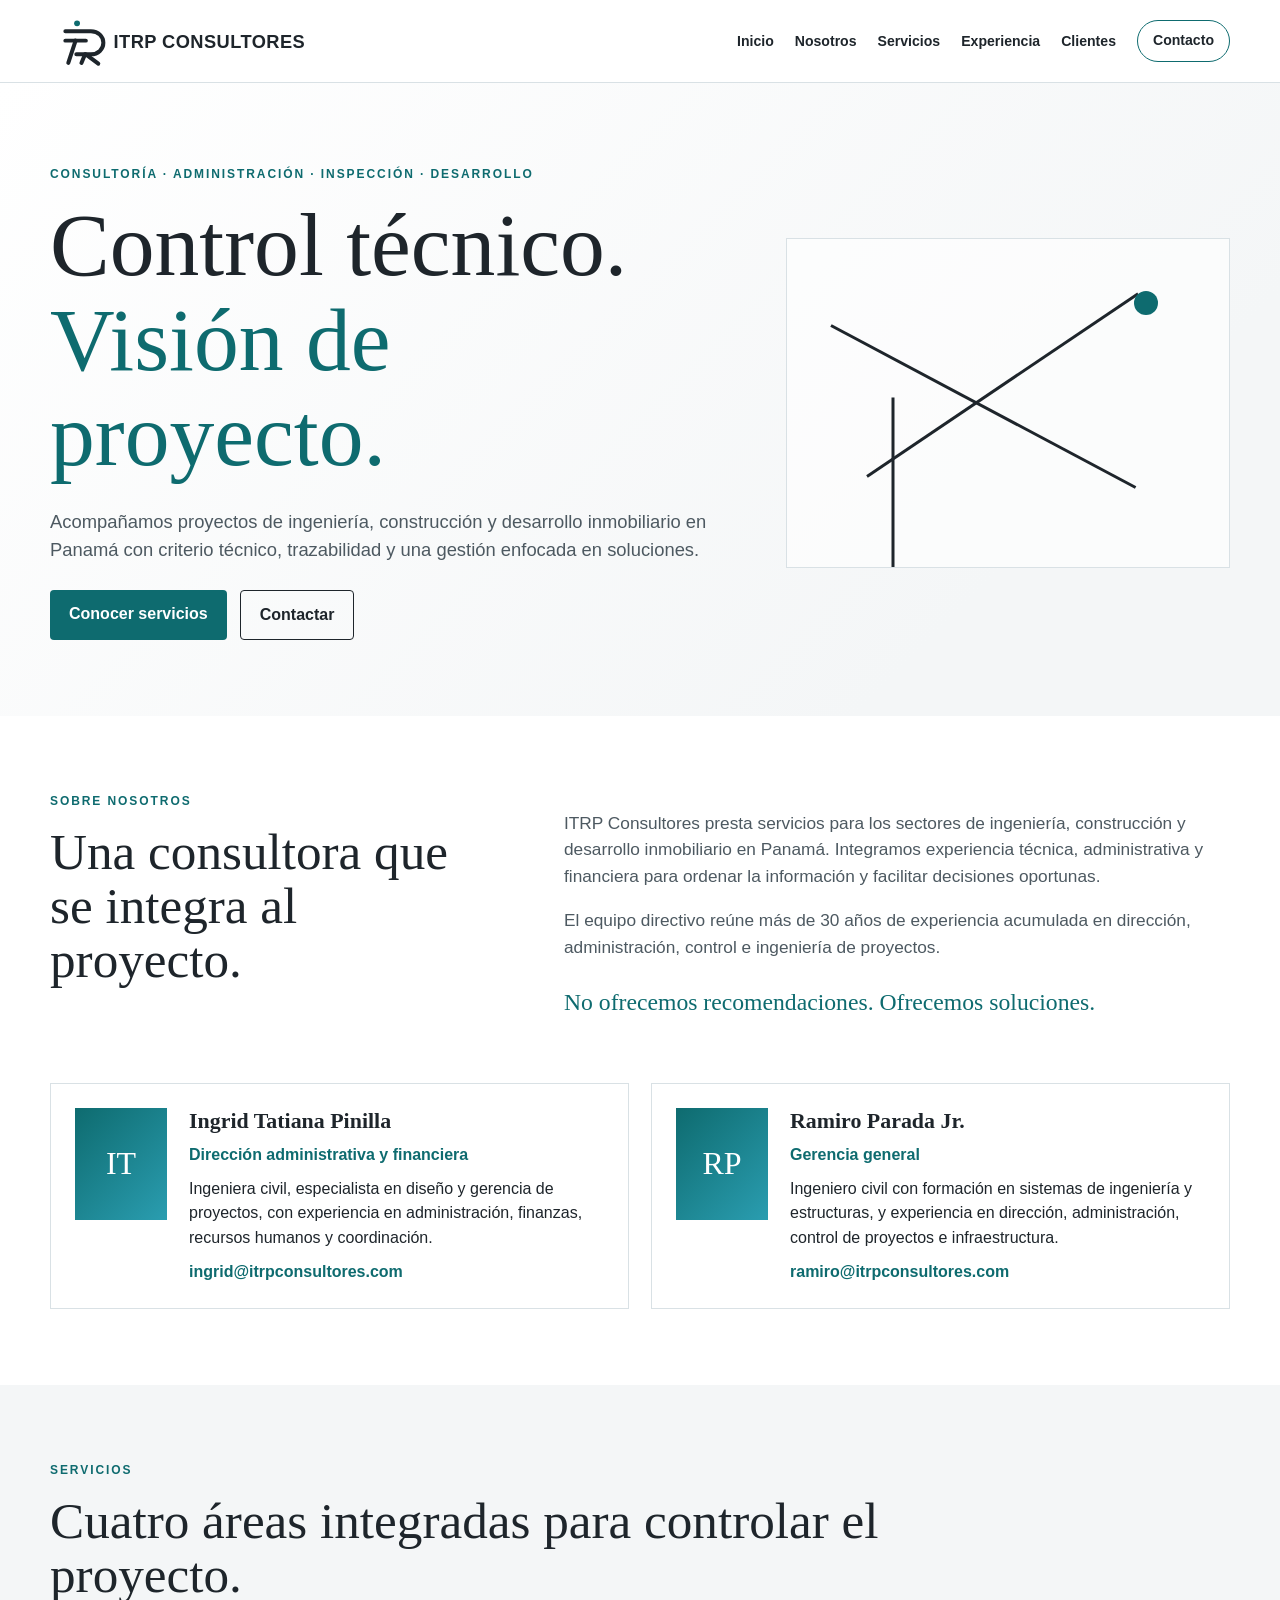
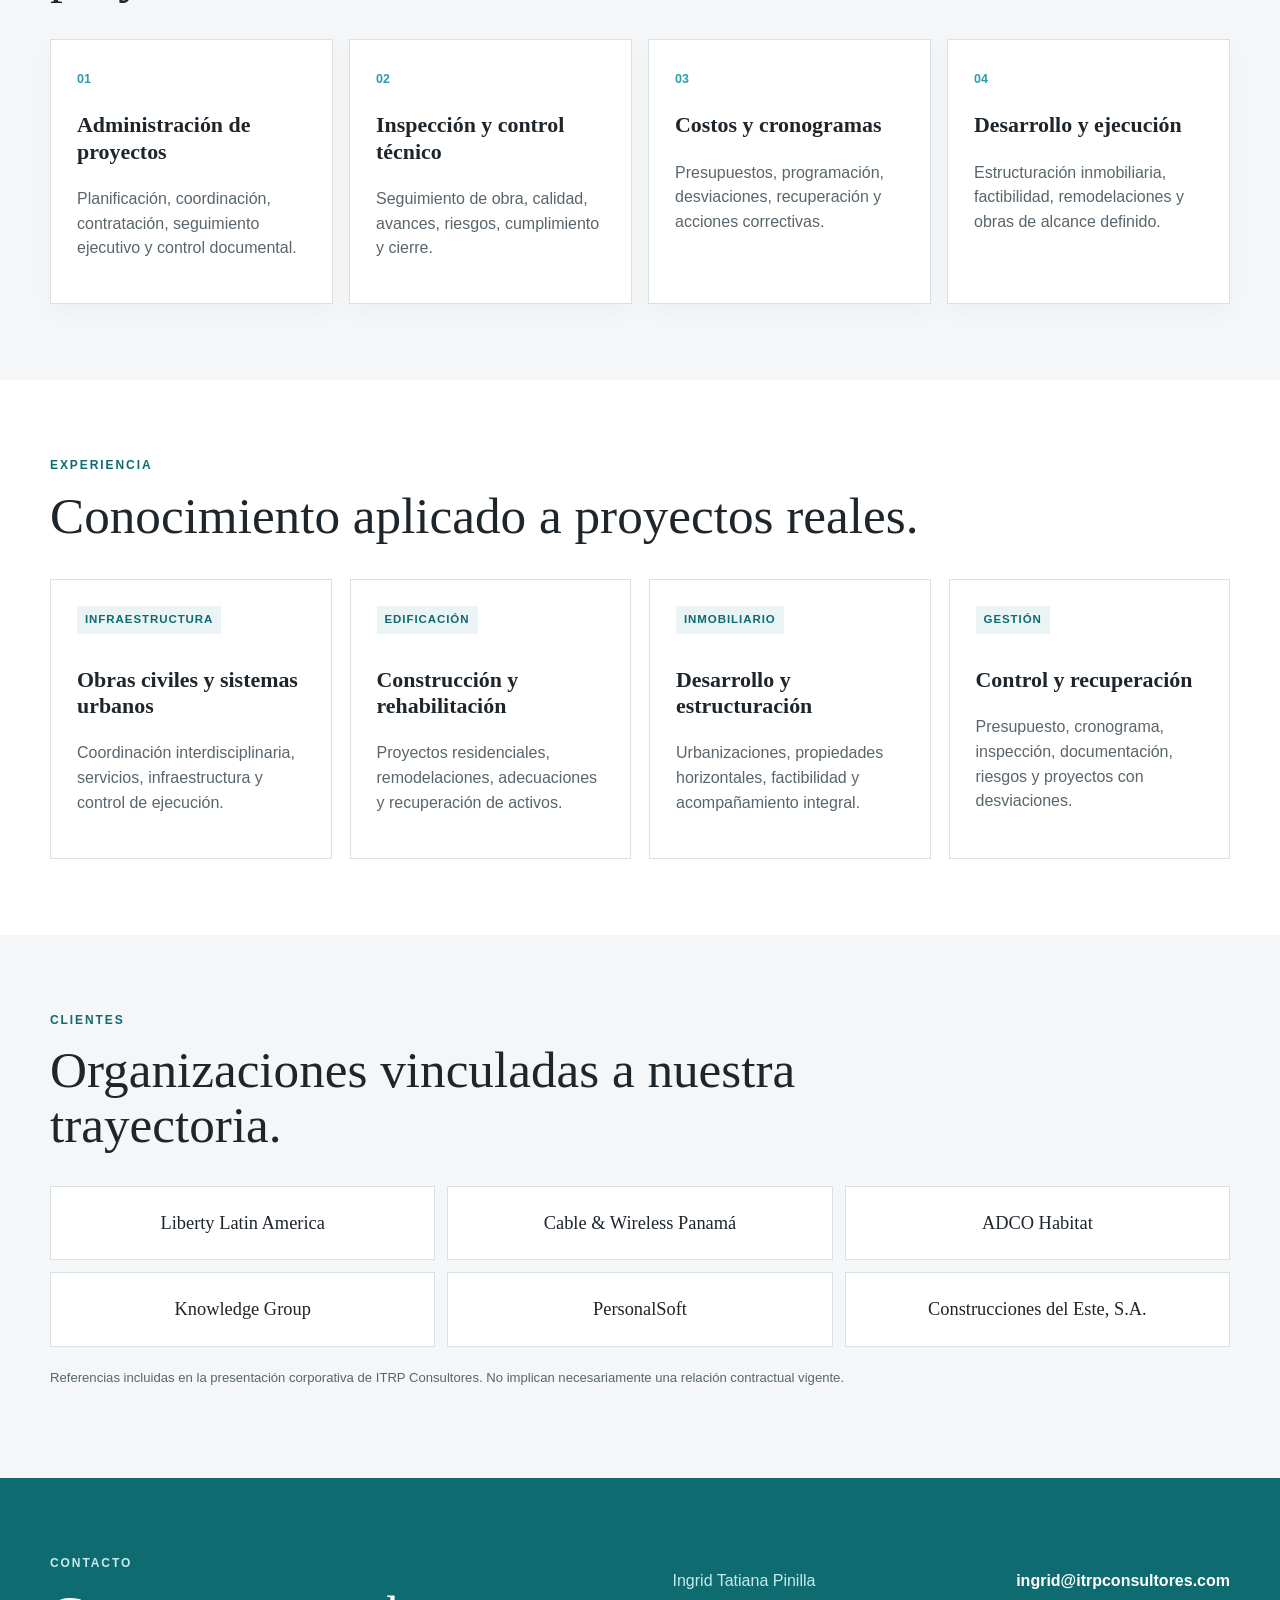
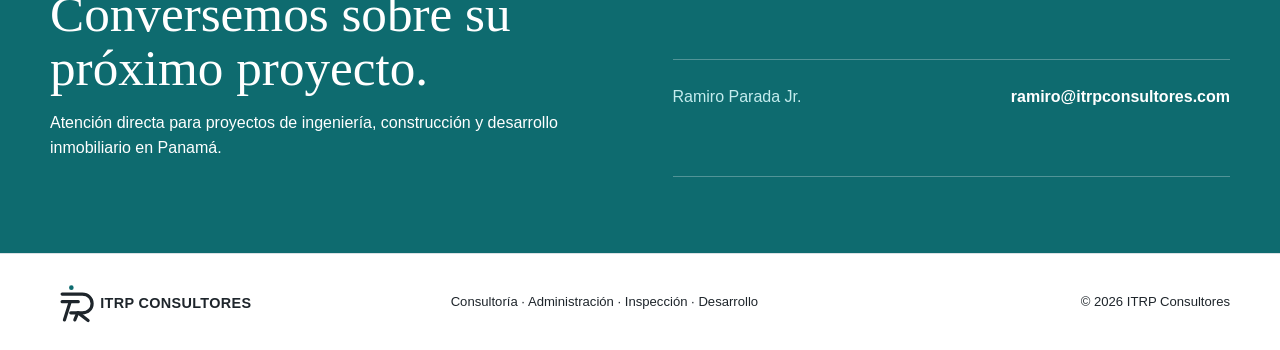
==== commit dd4fbb66: "Add files via upload" ====
--- a/index.html
+++ b/index.html
@@ -1 +1,150 @@
-<!doctype html><html lang="es"><head><meta charset="utf-8"><meta name="viewport" content="width=device-width, initial-scale=1"><meta name="description" content="ITRP Consultores: consultoría, administración, desarrollo y construcción para proyectos en Panamá."><meta name="theme-color" content="#1E252B"><title>ITRP Consultores | Control técnico. Visión de proyecto.</title><link rel="icon" href="assets/favicon.svg" type="image/svg+xml"><link rel="stylesheet" href="styles.css"></head><body><header class="site-header"><div class="container nav-wrap"><a class="brand" href="index.html" class="active" aria-label="Inicio ITRP Consultores"><img src="assets/logo-itrp.svg" alt="ITRP Consultores"></a><nav class="main-nav" aria-label="Navegación principal"><a href="index.html">Inicio</a><a href="nosotros.html">Nosotros</a><a href="servicios.html">Servicios</a><a href="experiencia.html">Experiencia</a><a href="colaboradores.html">Colaboradores</a><a class="nav-cta" href="contacto.html">Contacto</a></nav></div></header><main><section class="hero"><div class="container hero-grid"><div><p class="eyebrow">Consultoría · Desarrollo · Administración · Construcción</p><h1>Control técnico.<br><span>Visión de proyecto.</span></h1><p class="hero-lead">Acompañamos proyectos de ingeniería, construcción y desarrollo inmobiliario en Panamá con criterio técnico, trazabilidad y una gestión enfocada en soluciones.</p><div class="hero-actions"><a class="btn btn-primary" href="servicios.html">Conocer servicios</a><a class="btn btn-secondary" href="contacto.html">Hablar con ITRP</a></div></div><div class="hero-panel"><div class="metric"><strong>30+</strong><span>años de experiencia acumulada</span></div><div class="metric"><strong>Panamá</strong><span>conocimiento local y atención directa</span></div><div class="metric"><strong>1</strong><span>equipo integrado con el cliente</span></div></div></div></section><section class="section"><div class="container split"><div><p class="eyebrow">Quiénes somos</p><h2>Una consultora que se integra al proyecto.</h2></div><div class="prose"><p>ITRP Consultores presta servicios para los sectores de ingeniería, construcción y desarrollo inmobiliario en Panamá.</p><p>Nuestra atención es personalizada, ágil y profesional. Nos involucramos activamente en cada proyecto y trabajamos junto al cliente para transformar necesidades en decisiones claras.</p><p class="statement">No ofrecemos recomendaciones. Ofrecemos soluciones.</p></div></div></section><section class="section section-soft"><div class="container"><p class="eyebrow">Áreas principales</p><h2>Gestión integral para proyectos complejos.</h2><div class="cards"><article class="card"><span class="card-number">01</span><h3>Administración de proyectos</h3><p>Planificación, coordinación, seguimiento y control ejecutivo.</p></article><article class="card"><span class="card-number">02</span><h3>Control técnico</h3><p>Inspecciones, calidad, avances, riesgos y documentación.</p></article><article class="card"><span class="card-number">03</span><h3>Control de costos y plazos</h3><p>Presupuestos, cronogramas, desviaciones y acciones correctivas.</p></article><article class="card"><span class="card-number">04</span><h3>Desarrollo inmobiliario</h3><p>Acompañamiento técnico y administrativo desde la definición inicial.</p></article></div></div></section></main><footer class="site-footer"><div class="container footer-grid"><img src="assets/logo-itrp.svg" alt="ITRP Consultores"><p>Consultoría · Desarrollo · Administración · Construcción</p><p>© <span data-year></span> ITRP Consultores</p></div></footer><script src="script.js"></script></body></html>
+<!doctype html>
+<html lang="es">
+<head>
+  <meta charset="utf-8">
+  <meta name="viewport" content="width=device-width, initial-scale=1">
+  <meta name="description" content="ITRP Consultores: consultoría, administración, inspección y desarrollo de proyectos en Panamá.">
+  <meta name="theme-color" content="#1E252B">
+  <title>ITRP Consultores | Control técnico. Visión de proyecto.</title>
+  <link rel="icon" href="assets/favicon.svg" type="image/svg+xml">
+  <link rel="stylesheet" href="styles.css">
+</head>
+<body>
+<header class="site-header">
+  <div class="container nav-wrap">
+    <a class="brand" href="#inicio" aria-label="Inicio ITRP Consultores">
+      <img src="assets/logo-itrp.svg" alt="ITRP Consultores">
+    </a>
+    <nav class="main-nav" aria-label="Navegación principal">
+      <a href="#inicio">Inicio</a>
+      <a href="#nosotros">Nosotros</a>
+      <a href="#servicios">Servicios</a>
+      <a href="#experiencia">Experiencia</a>
+      <a href="#clientes">Clientes</a>
+      <a class="nav-cta" href="#contacto">Contacto</a>
+    </nav>
+  </div>
+</header>
+
+<main>
+  <section class="hero" id="inicio">
+    <div class="container hero-grid">
+      <div>
+        <p class="eyebrow">Consultoría · Administración · Inspección · Desarrollo</p>
+        <h1>Control técnico.<br><span>Visión de proyecto.</span></h1>
+        <p class="hero-lead">Acompañamos proyectos de ingeniería, construcción y desarrollo inmobiliario en Panamá con criterio técnico, trazabilidad y una gestión enfocada en soluciones.</p>
+        <div class="hero-actions">
+          <a class="btn btn-primary" href="#servicios">Conocer servicios</a>
+          <a class="btn btn-secondary" href="#contacto">Contactar</a>
+        </div>
+      </div>
+      <div class="hero-graphic" aria-hidden="true">
+        <span class="line line-a"></span>
+        <span class="line line-b"></span>
+        <span class="line line-c"></span>
+        <span class="dot"></span>
+      </div>
+    </div>
+  </section>
+
+  <section class="section" id="nosotros">
+    <div class="container split">
+      <div>
+        <p class="eyebrow">Sobre nosotros</p>
+        <h2>Una consultora que se integra al proyecto.</h2>
+      </div>
+      <div class="prose">
+        <p>ITRP Consultores presta servicios para los sectores de ingeniería, construcción y desarrollo inmobiliario en Panamá. Integramos experiencia técnica, administrativa y financiera para ordenar la información y facilitar decisiones oportunas.</p>
+        <p>El equipo directivo reúne más de 30 años de experiencia acumulada en dirección, administración, control e ingeniería de proyectos.</p>
+        <p class="statement">No ofrecemos recomendaciones. Ofrecemos soluciones.</p>
+      </div>
+    </div>
+    <div class="container team-grid compact-team">
+      <article class="team-card">
+        <div class="portrait">IT</div>
+        <div>
+          <h3>Ingrid Tatiana Pinilla</h3>
+          <p class="role">Dirección administrativa y financiera</p>
+          <p>Ingeniera civil, especialista en diseño y gerencia de proyectos, con experiencia en administración, finanzas, recursos humanos y coordinación.</p>
+          <a href="mailto:ingrid@itrpconsultores.com">ingrid@itrpconsultores.com</a>
+        </div>
+      </article>
+      <article class="team-card">
+        <div class="portrait">RP</div>
+        <div>
+          <h3>Ramiro Parada Jr.</h3>
+          <p class="role">Gerencia general</p>
+          <p>Ingeniero civil con formación en sistemas de ingeniería y estructuras, y experiencia en dirección, administración, control de proyectos e infraestructura.</p>
+          <a href="mailto:ramiro@itrpconsultores.com">ramiro@itrpconsultores.com</a>
+        </div>
+      </article>
+    </div>
+  </section>
+
+  <section class="section section-soft" id="servicios">
+    <div class="container">
+      <p class="eyebrow">Servicios</p>
+      <h2>Cuatro áreas integradas para controlar el proyecto.</h2>
+      <div class="cards">
+        <article class="card"><span class="card-number">01</span><h3>Administración de proyectos</h3><p>Planificación, coordinación, contratación, seguimiento ejecutivo y control documental.</p></article>
+        <article class="card"><span class="card-number">02</span><h3>Inspección y control técnico</h3><p>Seguimiento de obra, calidad, avances, riesgos, cumplimiento y cierre.</p></article>
+        <article class="card"><span class="card-number">03</span><h3>Costos y cronogramas</h3><p>Presupuestos, programación, desviaciones, recuperación y acciones correctivas.</p></article>
+        <article class="card"><span class="card-number">04</span><h3>Desarrollo y ejecución</h3><p>Estructuración inmobiliaria, factibilidad, remodelaciones y obras de alcance definido.</p></article>
+      </div>
+    </div>
+  </section>
+
+  <section class="section" id="experiencia">
+    <div class="container">
+      <p class="eyebrow">Experiencia</p>
+      <h2>Conocimiento aplicado a proyectos reales.</h2>
+      <div class="experience-grid simple-grid">
+        <article class="experience-card"><span class="tag">Infraestructura</span><h3>Obras civiles y sistemas urbanos</h3><p>Coordinación interdisciplinaria, servicios, infraestructura y control de ejecución.</p></article>
+        <article class="experience-card"><span class="tag">Edificación</span><h3>Construcción y rehabilitación</h3><p>Proyectos residenciales, remodelaciones, adecuaciones y recuperación de activos.</p></article>
+        <article class="experience-card"><span class="tag">Inmobiliario</span><h3>Desarrollo y estructuración</h3><p>Urbanizaciones, propiedades horizontales, factibilidad y acompañamiento integral.</p></article>
+        <article class="experience-card"><span class="tag">Gestión</span><h3>Control y recuperación</h3><p>Presupuesto, cronograma, inspección, documentación, riesgos y proyectos con desviaciones.</p></article>
+      </div>
+    </div>
+  </section>
+
+  <section class="section section-soft clients-section" id="clientes">
+    <div class="container">
+      <p class="eyebrow">Clientes</p>
+      <h2>Organizaciones vinculadas a nuestra trayectoria.</h2>
+      <div class="client-grid">
+        <div>Liberty Latin America</div>
+        <div>Cable &amp; Wireless Panamá</div>
+        <div>ADCO Habitat</div>
+        <div>Knowledge Group</div>
+        <div>PersonalSoft</div>
+        <div>Construcciones del Este, S.A.</div>
+      </div>
+      <p class="reference-note">Referencias incluidas en la presentación corporativa de ITRP Consultores. No implican necesariamente una relación contractual vigente.</p>
+    </div>
+  </section>
+
+  <section class="section contact-section" id="contacto">
+    <div class="container contact-grid">
+      <div>
+        <p class="eyebrow">Contacto</p>
+        <h2>Conversemos sobre su próximo proyecto.</h2>
+        <p>Atención directa para proyectos de ingeniería, construcción y desarrollo inmobiliario en Panamá.</p>
+      </div>
+      <div class="contact-list">
+        <a href="mailto:ingrid@itrpconsultores.com"><span>Ingrid Tatiana Pinilla</span><strong>ingrid@itrpconsultores.com</strong></a>
+        <a href="mailto:ramiro@itrpconsultores.com"><span>Ramiro Parada Jr.</span><strong>ramiro@itrpconsultores.com</strong></a>
+      </div>
+    </div>
+  </section>
+</main>
+
+<footer class="site-footer">
+  <div class="container footer-grid">
+    <img src="assets/logo-itrp.svg" alt="ITRP Consultores">
+    <p>Consultoría · Administración · Inspección · Desarrollo</p>
+    <p>© <span data-year></span> ITRP Consultores</p>
+  </div>
+</footer>
+<script src="script.js"></script>
+</body>
+</html>
--- a/styles.css
+++ b/styles.css
@@ -1,13 +1,13 @@
-:root{--graphite:#1E252B;--teal:#0E6B6F;--blue:#2A9DB0;--concrete:#F4F6F7;--white:#fff;--line:#D9E1E5;--muted:#59656c;--max:1180px;--shadow:0 18px 45px rgba(30,37,43,.08)}
-*{box-sizing:border-box}html{scroll-behavior:smooth}body{margin:0;font-family:Aptos,Inter,Arial,sans-serif;color:var(--graphite);background:#fff;line-height:1.6}a{color:inherit}.container{width:min(calc(100% - 40px),var(--max));margin:auto}
-.site-header{position:sticky;top:0;z-index:100;background:rgba(255,255,255,.97);backdrop-filter:blur(12px);border-bottom:1px solid rgba(217,225,229,.95)}.nav-wrap{min-height:78px;display:flex;align-items:center;justify-content:space-between;gap:28px}.brand img{display:block;width:290px;max-width:45vw}.main-nav{display:flex;align-items:center;gap:24px}.main-nav a{text-decoration:none;font-size:.91rem;font-weight:800;white-space:nowrap;padding:27px 0 24px;border-bottom:3px solid transparent}.main-nav a:hover,.main-nav a.active{color:var(--teal);border-bottom-color:var(--teal)}.nav-cta{padding:10px 16px!important;border:1px solid var(--teal)!important;border-radius:999px;margin-left:2px}.menu-toggle{display:none}
-.hero{background:linear-gradient(135deg,#fff 0%,var(--concrete) 72%);padding:100px 0 86px}.hero-grid{display:grid;grid-template-columns:1.35fr .65fr;gap:70px;align-items:center}.eyebrow{text-transform:uppercase;letter-spacing:.16em;font-weight:800;font-size:.77rem;color:var(--teal);margin:0 0 16px}.hero h1,.section h2,.page-hero h1{font-family:Georgia,'Times New Roman',serif;line-height:1.06;margin:0;font-weight:500}.hero h1{font-size:clamp(3.2rem,7vw,6.2rem)}.hero h1 span,.page-hero h1 span{color:var(--teal)}.hero-lead{max-width:760px;font-size:1.2rem;color:#4d5961;margin:28px 0}.hero-actions{display:flex;gap:14px;flex-wrap:wrap}.btn{display:inline-flex;padding:13px 20px;border-radius:4px;text-decoration:none;font-weight:800}.btn-primary{background:var(--teal);color:#fff}.btn-secondary{border:1px solid var(--graphite)}.hero-panel{background:var(--graphite);color:#fff;padding:34px;box-shadow:var(--shadow)}.metric{padding:24px 0;border-bottom:1px solid rgba(255,255,255,.16)}.metric:last-child{border-bottom:0}.metric strong{display:block;font-family:Georgia,serif;font-size:3rem}.metric span{color:#cbd2d6}
-.page-hero{padding:78px 0 66px;background:var(--concrete);border-bottom:1px solid var(--line)}.page-hero h1{font-size:clamp(2.8rem,6vw,5rem);max-width:900px}.page-hero p:last-child{font-size:1.15rem;color:var(--muted);max-width:760px;margin:22px 0 0}
-.section{padding:90px 0}.section h2{font-size:clamp(2.2rem,4vw,3.8rem);max-width:850px}.section-soft{background:var(--concrete)}.split{display:grid;grid-template-columns:.8fr 1.2fr;gap:80px}.prose{font-size:1.12rem;color:#4d5961}.statement{font-family:Georgia,serif;font-size:1.55rem;color:var(--teal)}
-.cards{display:grid;grid-template-columns:repeat(2,1fr);gap:20px;margin-top:42px}.card{background:#fff;border:1px solid var(--line);padding:32px;min-height:250px;box-shadow:0 8px 20px rgba(30,37,43,.03)}.card-number{font-size:.8rem;font-weight:900;color:var(--blue)}.card h3,.process h3,.team-card h3,.experience-card h3,.collab-card h3{font-family:Georgia,serif;font-size:1.5rem;line-height:1.2}.card p,.experience-card p,.collab-card p{color:var(--muted)}
-.dark-section{background:var(--graphite);color:#fff}.dark-section .eyebrow{color:#74c8d0}.process{display:grid;grid-template-columns:repeat(4,1fr);gap:28px;margin-top:46px}.process>div{border-top:3px solid var(--teal);padding-top:22px}.process span{font-weight:900;color:#74c8d0}.process p{color:#cbd2d6}
-.team-grid{display:grid;grid-template-columns:1fr 1fr;gap:28px;margin-top:45px}.team-card{display:grid;grid-template-columns:118px 1fr;gap:25px;border:1px solid var(--line);padding:28px}.portrait{width:118px;height:145px;background:linear-gradient(135deg,var(--teal),var(--blue));display:grid;place-items:center;color:#fff;font-family:Georgia,serif;font-size:2.3rem}.team-card h3{margin:0 0 4px}.role{color:var(--teal);font-weight:800}.team-card a{color:var(--teal);font-weight:800;text-decoration:none}
-.experience-grid,.collab-grid{display:grid;grid-template-columns:repeat(3,1fr);gap:22px;margin-top:42px}.experience-card,.collab-card{border:1px solid var(--line);padding:30px;background:#fff}.tag{display:inline-block;font-size:.75rem;font-weight:900;letter-spacing:.08em;text-transform:uppercase;color:var(--teal);background:#eaf4f4;padding:6px 9px;margin-bottom:14px}.project-list{margin:36px 0 0;padding:0;list-style:none;border-top:1px solid var(--line)}.project-list li{display:grid;grid-template-columns:180px 1fr;gap:28px;padding:22px 0;border-bottom:1px solid var(--line)}.project-list strong{color:var(--teal)}
-.contact-section{background:var(--teal);color:#fff}.contact-section .eyebrow{color:#c4ecee}.contact-grid{display:grid;grid-template-columns:1fr 1fr;gap:70px}.contact-list{display:grid;gap:12px}.contact-list a{display:flex;justify-content:space-between;gap:20px;text-decoration:none;border-bottom:1px solid rgba(255,255,255,.28);padding:15px 0}.contact-list span{color:#c4ecee}.site-footer{padding:30px 0;border-top:1px solid var(--line)}.footer-grid{display:grid;grid-template-columns:1fr 1fr 1fr;align-items:center;gap:25px;font-size:.85rem}.footer-grid img{width:235px}.footer-grid p:last-child{text-align:right}
-@media(max-width:980px){.nav-wrap{display:block;padding:12px 0 0}.brand img{width:235px;max-width:75vw;margin-bottom:10px}.main-nav{display:flex!important;overflow-x:auto;gap:22px;margin:0 -20px;padding:0 20px;scrollbar-width:none}.main-nav::-webkit-scrollbar{display:none}.main-nav a{padding:10px 0 12px;font-size:.84rem}.nav-cta{border:0!important;border-radius:0;padding:10px 0 12px!important}.hero-grid,.split,.contact-grid{grid-template-columns:1fr}.hero{padding-top:70px}.cards,.team-grid{grid-template-columns:1fr}.experience-grid,.collab-grid{grid-template-columns:1fr 1fr}.process{grid-template-columns:1fr 1fr}.footer-grid{grid-template-columns:1fr}.footer-grid p:last-child{text-align:left}}
-@media(max-width:620px){.container{width:min(calc(100% - 28px),var(--max))}.site-header{position:sticky;top:0}.nav-wrap{padding-top:9px}.brand img{width:205px}.main-nav{margin:0 -14px;padding:0 14px}.hero h1{font-size:3.05rem}.hero,.page-hero{padding-top:58px}.section{padding:68px 0}.process,.experience-grid,.collab-grid{grid-template-columns:1fr}.team-card{grid-template-columns:1fr}.portrait{width:100%;height:165px}.contact-list a{display:block}.contact-list strong{display:block;margin-top:4px;font-size:.92rem}.project-list li{grid-template-columns:1fr;gap:4px}}
+:root{--graphite:#1E252B;--teal:#0E6B6F;--blue:#2A9DB0;--concrete:#F4F6F7;--white:#fff;--line:#D9E1E5;--muted:#59656c;--max:1180px;--header:82px;--shadow:0 16px 38px rgba(30,37,43,.08)}
+*{box-sizing:border-box}html{scroll-behavior:smooth;scroll-padding-top:110px}body{margin:0;font-family:Aptos,Inter,Arial,sans-serif;color:var(--graphite);background:#fff;line-height:1.55}a{color:inherit}.container{width:min(calc(100% - 40px),var(--max));margin:auto}
+.site-header{position:sticky;top:0;z-index:1000;background:rgba(255,255,255,.98);backdrop-filter:blur(12px);border-bottom:1px solid var(--line)}.nav-wrap{min-height:var(--header);display:flex;align-items:center;justify-content:space-between;gap:28px}.brand{display:flex;align-items:center;flex:0 0 auto}.brand img{display:block;width:285px;height:auto}.main-nav{display:flex;align-items:center;justify-content:flex-end;gap:21px}.main-nav a{text-decoration:none;font-size:.88rem;font-weight:800;white-space:nowrap;padding:28px 0 24px;border-bottom:3px solid transparent}.main-nav a:hover{color:var(--teal);border-bottom-color:var(--teal)}.nav-cta{padding:9px 15px!important;border:1px solid var(--teal)!important;border-radius:999px}
+.hero{background:linear-gradient(135deg,#fff 0%,var(--concrete) 78%);padding:82px 0 76px}.hero-grid{display:grid;grid-template-columns:1.2fr .8fr;gap:70px;align-items:center}.eyebrow{text-transform:uppercase;letter-spacing:.16em;font-weight:800;font-size:.75rem;color:var(--teal);margin:0 0 14px}.hero h1,.section h2{font-family:Georgia,'Times New Roman',serif;line-height:1.06;margin:0;font-weight:500}.hero h1{font-size:clamp(3.1rem,7vw,5.9rem)}.hero h1 span{color:var(--teal)}.hero-lead{max-width:720px;font-size:1.15rem;color:#4d5961;margin:25px 0}.hero-actions{display:flex;gap:13px;flex-wrap:wrap}.btn{display:inline-flex;padding:12px 19px;border-radius:4px;text-decoration:none;font-weight:800}.btn-primary{background:var(--teal);color:#fff}.btn-secondary{border:1px solid var(--graphite)}
+.hero-graphic{height:330px;position:relative;border:1px solid var(--line);background:rgba(255,255,255,.65);overflow:hidden}.hero-graphic .line{position:absolute;height:3px;background:var(--graphite);transform-origin:left center}.line-a{width:78%;left:10%;top:26%;transform:rotate(28deg)}.line-b{width:74%;left:18%;top:72%;transform:rotate(-34deg)}.line-c{width:54%;left:24%;top:48%;transform:rotate(90deg)}.hero-graphic .dot{position:absolute;width:24px;height:24px;border-radius:50%;background:var(--teal);right:16%;top:16%}
+.section{padding:76px 0}.section h2{font-size:clamp(2.15rem,4vw,3.55rem);max-width:880px}.section-soft{background:var(--concrete)}.split{display:grid;grid-template-columns:.8fr 1.2fr;gap:70px}.prose{font-size:1.08rem;color:#4d5961}.statement{font-family:Georgia,serif;font-size:1.48rem;color:var(--teal)}
+.cards{display:grid;grid-template-columns:repeat(4,1fr);gap:16px;margin-top:36px}.card{background:#fff;border:1px solid var(--line);padding:26px;min-height:225px;box-shadow:0 7px 18px rgba(30,37,43,.03)}.card-number{font-size:.78rem;font-weight:900;color:var(--blue)}.card h3,.team-card h3,.experience-card h3{font-family:Georgia,serif;font-size:1.37rem;line-height:1.2}.card p,.experience-card p{color:var(--muted)}
+.team-grid{display:grid;grid-template-columns:1fr 1fr;gap:22px;margin-top:38px}.team-card{display:grid;grid-template-columns:92px 1fr;gap:22px;border:1px solid var(--line);padding:24px}.portrait{width:92px;height:112px;background:linear-gradient(135deg,var(--teal),var(--blue));display:grid;place-items:center;color:#fff;font-family:Georgia,serif;font-size:2rem}.team-card h3{margin:0 0 3px}.role{color:var(--teal);font-weight:800;margin-top:0}.team-card a{color:var(--teal);font-weight:800;text-decoration:none}.compact-team p{margin:.55rem 0}
+.experience-grid{display:grid;grid-template-columns:repeat(4,1fr);gap:18px;margin-top:36px}.experience-card{border:1px solid var(--line);padding:26px;background:#fff}.tag{display:inline-block;font-size:.72rem;font-weight:900;letter-spacing:.08em;text-transform:uppercase;color:var(--teal);background:#eaf4f4;padding:5px 8px;margin-bottom:11px}
+.client-grid{display:grid;grid-template-columns:repeat(3,1fr);gap:12px;margin-top:34px}.client-grid div{background:#fff;border:1px solid var(--line);padding:22px;text-align:center;font-family:Georgia,serif;font-size:1.15rem}.reference-note{margin-top:1.35rem;font-size:.82rem;color:var(--muted);max-width:900px}
+.contact-section{background:var(--teal);color:#fff}.contact-section .eyebrow{color:#c4ecee}.contact-grid{display:grid;grid-template-columns:1fr 1fr;gap:65px}.contact-list{display:grid;gap:10px}.contact-list a{display:flex;justify-content:space-between;gap:20px;text-decoration:none;border-bottom:1px solid rgba(255,255,255,.28);padding:15px 0}.contact-list span{color:#c4ecee}.site-footer{padding:25px 0;border-top:1px solid var(--line)}.footer-grid{display:grid;grid-template-columns:1fr 1fr 1fr;align-items:center;gap:22px;font-size:.82rem}.footer-grid img{width:225px}.footer-grid p:last-child{text-align:right}
+@media(max-width:1050px){:root{--header:116px}.nav-wrap{display:block;padding:10px 0 0}.brand img{width:225px;margin-bottom:7px}.main-nav{display:grid;grid-template-columns:repeat(6,max-content);justify-content:start;gap:16px;overflow:visible}.main-nav a{padding:8px 0 11px;font-size:.79rem}.nav-cta{border:0!important;border-radius:0;padding:8px 0 11px!important}.hero-grid,.split,.contact-grid{grid-template-columns:1fr}.hero-graphic{display:none}.cards,.experience-grid{grid-template-columns:1fr 1fr}.team-grid{grid-template-columns:1fr}}
+@media(max-width:700px){:root{--header:142px}.container{width:min(calc(100% - 28px),var(--max))}.site-header{position:sticky;top:0}.nav-wrap{padding-top:8px}.brand img{width:190px}.main-nav{grid-template-columns:repeat(3,1fr);gap:0 12px;width:100%;padding-bottom:5px}.main-nav a{text-align:center;padding:5px 0 7px;font-size:.74rem}.hero{padding:52px 0 56px}.hero h1{font-size:3rem}.section{padding:58px 0}.cards,.experience-grid,.client-grid{grid-template-columns:1fr}.team-card{grid-template-columns:74px 1fr;padding:19px}.portrait{width:74px;height:88px;font-size:1.55rem}.contact-list a{display:block}.contact-list strong{display:block;margin-top:4px;font-size:.9rem}.footer-grid{grid-template-columns:1fr}.footer-grid p:last-child{text-align:left}.footer-grid img{width:205px}}
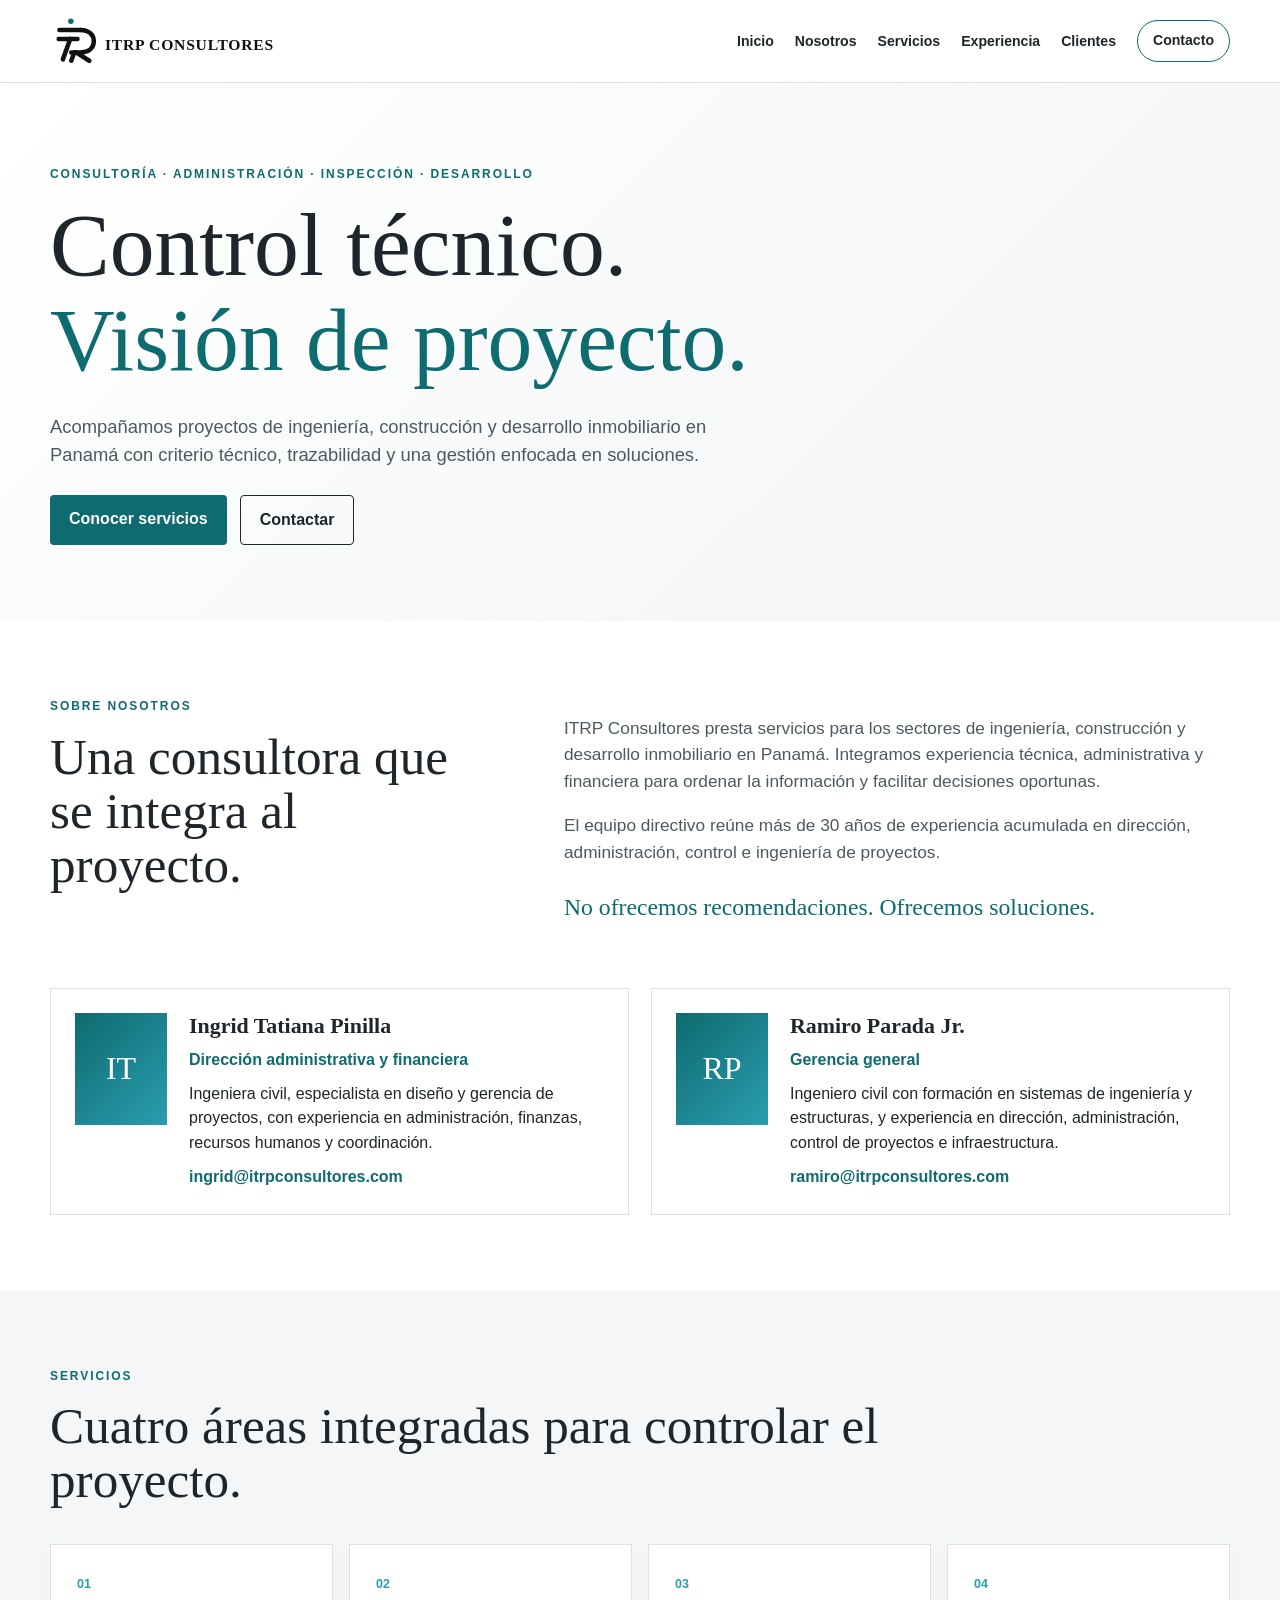
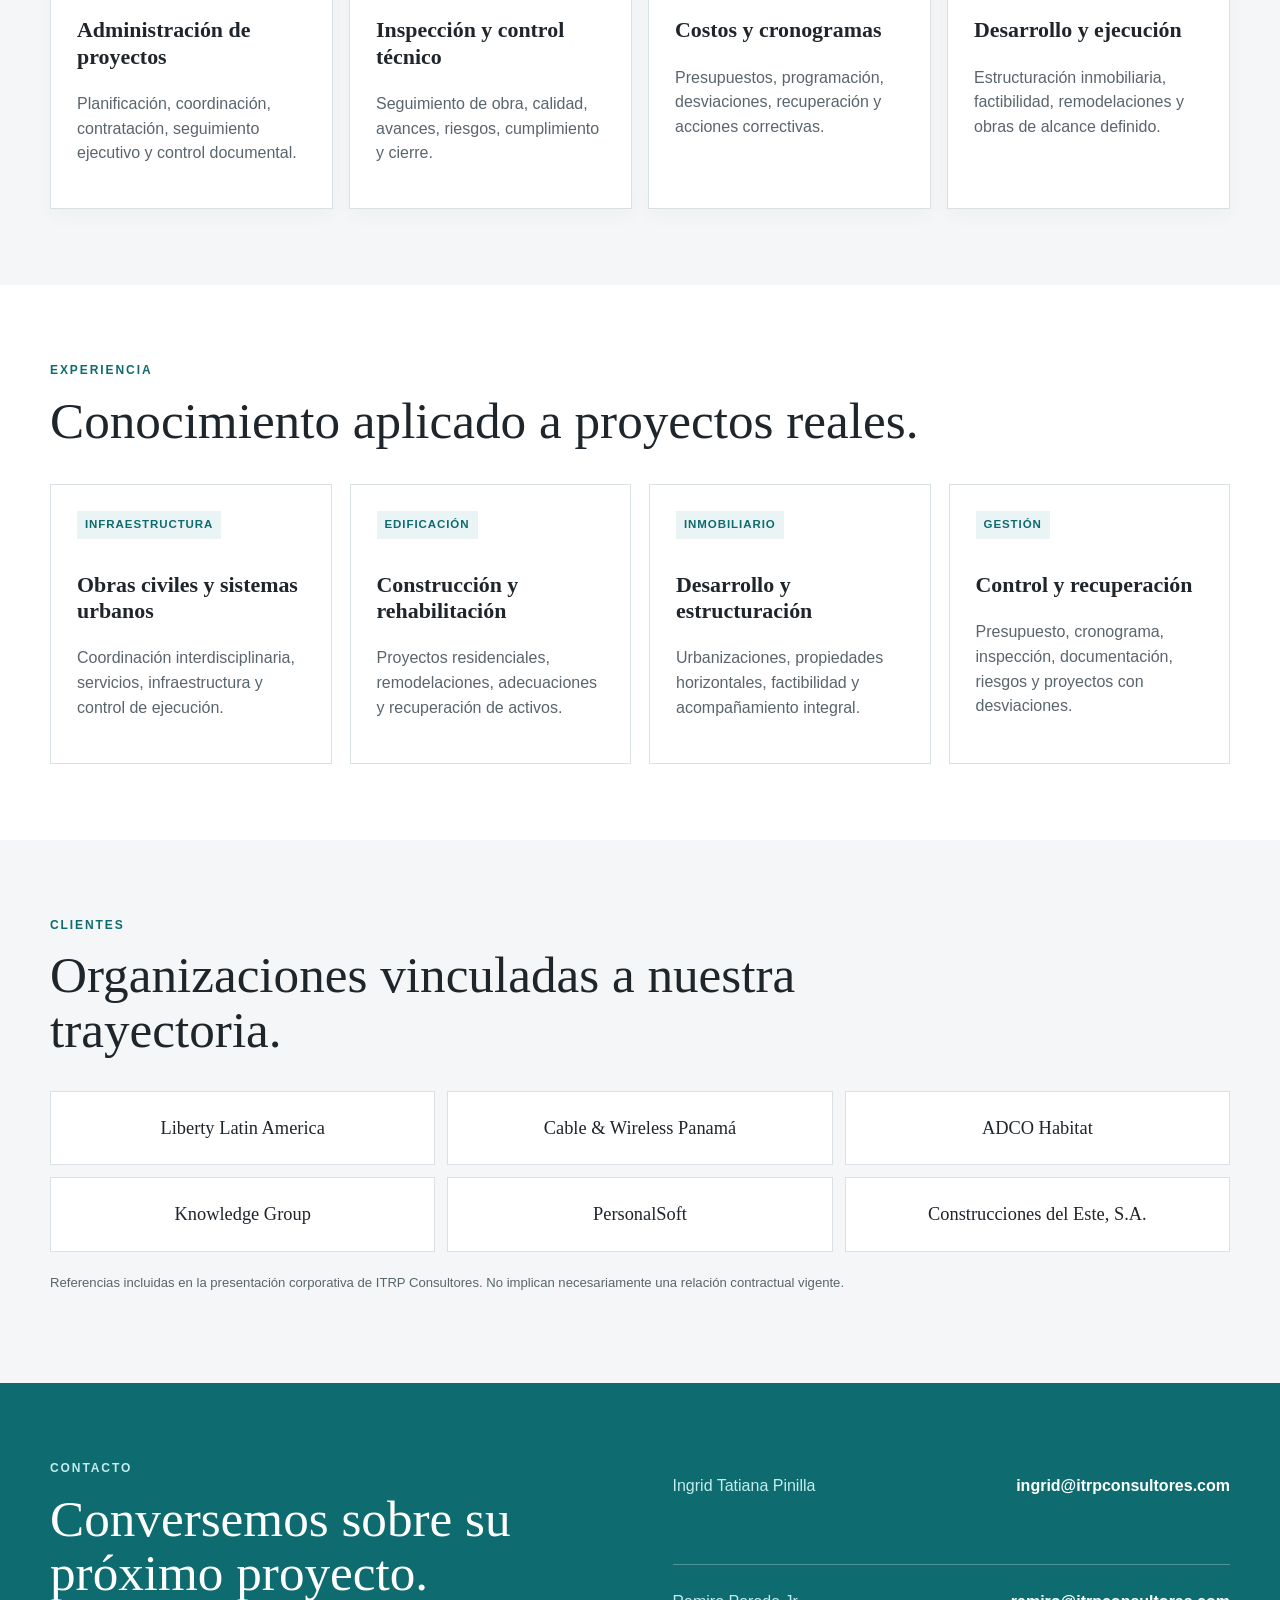
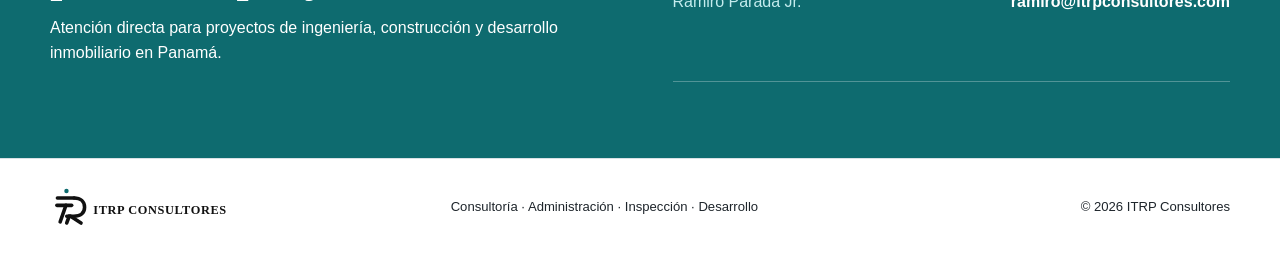
==== commit bac925ad: "Add files via upload" ====
--- a/index.html
+++ b/index.html
@@ -28,7 +28,7 @@
 
 <main>
   <section class="hero" id="inicio">
-    <div class="container hero-grid">
+    <div class="container hero-grid hero-single">
       <div>
         <p class="eyebrow">Consultoría · Administración · Inspección · Desarrollo</p>
         <h1>Control técnico.<br><span>Visión de proyecto.</span></h1>
@@ -37,12 +37,6 @@
           <a class="btn btn-primary" href="#servicios">Conocer servicios</a>
           <a class="btn btn-secondary" href="#contacto">Contactar</a>
         </div>
-      </div>
-      <div class="hero-graphic" aria-hidden="true">
-        <span class="line line-a"></span>
-        <span class="line line-b"></span>
-        <span class="line line-c"></span>
-        <span class="dot"></span>
       </div>
     </div>
   </section>
--- a/styles.css
+++ b/styles.css
@@ -1,13 +1,13 @@
 :root{--graphite:#1E252B;--teal:#0E6B6F;--blue:#2A9DB0;--concrete:#F4F6F7;--white:#fff;--line:#D9E1E5;--muted:#59656c;--max:1180px;--header:82px;--shadow:0 16px 38px rgba(30,37,43,.08)}
 *{box-sizing:border-box}html{scroll-behavior:smooth;scroll-padding-top:110px}body{margin:0;font-family:Aptos,Inter,Arial,sans-serif;color:var(--graphite);background:#fff;line-height:1.55}a{color:inherit}.container{width:min(calc(100% - 40px),var(--max));margin:auto}
 .site-header{position:sticky;top:0;z-index:1000;background:rgba(255,255,255,.98);backdrop-filter:blur(12px);border-bottom:1px solid var(--line)}.nav-wrap{min-height:var(--header);display:flex;align-items:center;justify-content:space-between;gap:28px}.brand{display:flex;align-items:center;flex:0 0 auto}.brand img{display:block;width:285px;height:auto}.main-nav{display:flex;align-items:center;justify-content:flex-end;gap:21px}.main-nav a{text-decoration:none;font-size:.88rem;font-weight:800;white-space:nowrap;padding:28px 0 24px;border-bottom:3px solid transparent}.main-nav a:hover{color:var(--teal);border-bottom-color:var(--teal)}.nav-cta{padding:9px 15px!important;border:1px solid var(--teal)!important;border-radius:999px}
-.hero{background:linear-gradient(135deg,#fff 0%,var(--concrete) 78%);padding:82px 0 76px}.hero-grid{display:grid;grid-template-columns:1.2fr .8fr;gap:70px;align-items:center}.eyebrow{text-transform:uppercase;letter-spacing:.16em;font-weight:800;font-size:.75rem;color:var(--teal);margin:0 0 14px}.hero h1,.section h2{font-family:Georgia,'Times New Roman',serif;line-height:1.06;margin:0;font-weight:500}.hero h1{font-size:clamp(3.1rem,7vw,5.9rem)}.hero h1 span{color:var(--teal)}.hero-lead{max-width:720px;font-size:1.15rem;color:#4d5961;margin:25px 0}.hero-actions{display:flex;gap:13px;flex-wrap:wrap}.btn{display:inline-flex;padding:12px 19px;border-radius:4px;text-decoration:none;font-weight:800}.btn-primary{background:var(--teal);color:#fff}.btn-secondary{border:1px solid var(--graphite)}
-.hero-graphic{height:330px;position:relative;border:1px solid var(--line);background:rgba(255,255,255,.65);overflow:hidden}.hero-graphic .line{position:absolute;height:3px;background:var(--graphite);transform-origin:left center}.line-a{width:78%;left:10%;top:26%;transform:rotate(28deg)}.line-b{width:74%;left:18%;top:72%;transform:rotate(-34deg)}.line-c{width:54%;left:24%;top:48%;transform:rotate(90deg)}.hero-graphic .dot{position:absolute;width:24px;height:24px;border-radius:50%;background:var(--teal);right:16%;top:16%}
+.hero{background:linear-gradient(135deg,#fff 0%,var(--concrete) 78%);padding:82px 0 76px}.hero-grid{display:grid;grid-template-columns:1fr;gap:0;align-items:center}.hero-single>div{max-width:900px}.eyebrow{text-transform:uppercase;letter-spacing:.16em;font-weight:800;font-size:.75rem;color:var(--teal);margin:0 0 14px}.hero h1,.section h2{font-family:Georgia,'Times New Roman',serif;line-height:1.06;margin:0;font-weight:500}.hero h1{font-size:clamp(3.1rem,7vw,5.9rem)}.hero h1 span{color:var(--teal)}.hero-lead{max-width:720px;font-size:1.15rem;color:#4d5961;margin:25px 0}.hero-actions{display:flex;gap:13px;flex-wrap:wrap}.btn{display:inline-flex;padding:12px 19px;border-radius:4px;text-decoration:none;font-weight:800}.btn-primary{background:var(--teal);color:#fff}.btn-secondary{border:1px solid var(--graphite)}
+
 .section{padding:76px 0}.section h2{font-size:clamp(2.15rem,4vw,3.55rem);max-width:880px}.section-soft{background:var(--concrete)}.split{display:grid;grid-template-columns:.8fr 1.2fr;gap:70px}.prose{font-size:1.08rem;color:#4d5961}.statement{font-family:Georgia,serif;font-size:1.48rem;color:var(--teal)}
 .cards{display:grid;grid-template-columns:repeat(4,1fr);gap:16px;margin-top:36px}.card{background:#fff;border:1px solid var(--line);padding:26px;min-height:225px;box-shadow:0 7px 18px rgba(30,37,43,.03)}.card-number{font-size:.78rem;font-weight:900;color:var(--blue)}.card h3,.team-card h3,.experience-card h3{font-family:Georgia,serif;font-size:1.37rem;line-height:1.2}.card p,.experience-card p{color:var(--muted)}
 .team-grid{display:grid;grid-template-columns:1fr 1fr;gap:22px;margin-top:38px}.team-card{display:grid;grid-template-columns:92px 1fr;gap:22px;border:1px solid var(--line);padding:24px}.portrait{width:92px;height:112px;background:linear-gradient(135deg,var(--teal),var(--blue));display:grid;place-items:center;color:#fff;font-family:Georgia,serif;font-size:2rem}.team-card h3{margin:0 0 3px}.role{color:var(--teal);font-weight:800;margin-top:0}.team-card a{color:var(--teal);font-weight:800;text-decoration:none}.compact-team p{margin:.55rem 0}
 .experience-grid{display:grid;grid-template-columns:repeat(4,1fr);gap:18px;margin-top:36px}.experience-card{border:1px solid var(--line);padding:26px;background:#fff}.tag{display:inline-block;font-size:.72rem;font-weight:900;letter-spacing:.08em;text-transform:uppercase;color:var(--teal);background:#eaf4f4;padding:5px 8px;margin-bottom:11px}
 .client-grid{display:grid;grid-template-columns:repeat(3,1fr);gap:12px;margin-top:34px}.client-grid div{background:#fff;border:1px solid var(--line);padding:22px;text-align:center;font-family:Georgia,serif;font-size:1.15rem}.reference-note{margin-top:1.35rem;font-size:.82rem;color:var(--muted);max-width:900px}
 .contact-section{background:var(--teal);color:#fff}.contact-section .eyebrow{color:#c4ecee}.contact-grid{display:grid;grid-template-columns:1fr 1fr;gap:65px}.contact-list{display:grid;gap:10px}.contact-list a{display:flex;justify-content:space-between;gap:20px;text-decoration:none;border-bottom:1px solid rgba(255,255,255,.28);padding:15px 0}.contact-list span{color:#c4ecee}.site-footer{padding:25px 0;border-top:1px solid var(--line)}.footer-grid{display:grid;grid-template-columns:1fr 1fr 1fr;align-items:center;gap:22px;font-size:.82rem}.footer-grid img{width:225px}.footer-grid p:last-child{text-align:right}
-@media(max-width:1050px){:root{--header:116px}.nav-wrap{display:block;padding:10px 0 0}.brand img{width:225px;margin-bottom:7px}.main-nav{display:grid;grid-template-columns:repeat(6,max-content);justify-content:start;gap:16px;overflow:visible}.main-nav a{padding:8px 0 11px;font-size:.79rem}.nav-cta{border:0!important;border-radius:0;padding:8px 0 11px!important}.hero-grid,.split,.contact-grid{grid-template-columns:1fr}.hero-graphic{display:none}.cards,.experience-grid{grid-template-columns:1fr 1fr}.team-grid{grid-template-columns:1fr}}
+@media(max-width:1050px){:root{--header:116px}.nav-wrap{display:block;padding:10px 0 0}.brand img{width:225px;margin-bottom:7px}.main-nav{display:grid;grid-template-columns:repeat(6,max-content);justify-content:start;gap:16px;overflow:visible}.main-nav a{padding:8px 0 11px;font-size:.79rem}.nav-cta{border:0!important;border-radius:0;padding:8px 0 11px!important}.hero-grid,.split,.contact-grid{grid-template-columns:1fr}.cards,.experience-grid{grid-template-columns:1fr 1fr}.team-grid{grid-template-columns:1fr}}
 @media(max-width:700px){:root{--header:142px}.container{width:min(calc(100% - 28px),var(--max))}.site-header{position:sticky;top:0}.nav-wrap{padding-top:8px}.brand img{width:190px}.main-nav{grid-template-columns:repeat(3,1fr);gap:0 12px;width:100%;padding-bottom:5px}.main-nav a{text-align:center;padding:5px 0 7px;font-size:.74rem}.hero{padding:52px 0 56px}.hero h1{font-size:3rem}.section{padding:58px 0}.cards,.experience-grid,.client-grid{grid-template-columns:1fr}.team-card{grid-template-columns:74px 1fr;padding:19px}.portrait{width:74px;height:88px;font-size:1.55rem}.contact-list a{display:block}.contact-list strong{display:block;margin-top:4px;font-size:.9rem}.footer-grid{grid-template-columns:1fr}.footer-grid p:last-child{text-align:left}.footer-grid img{width:205px}}
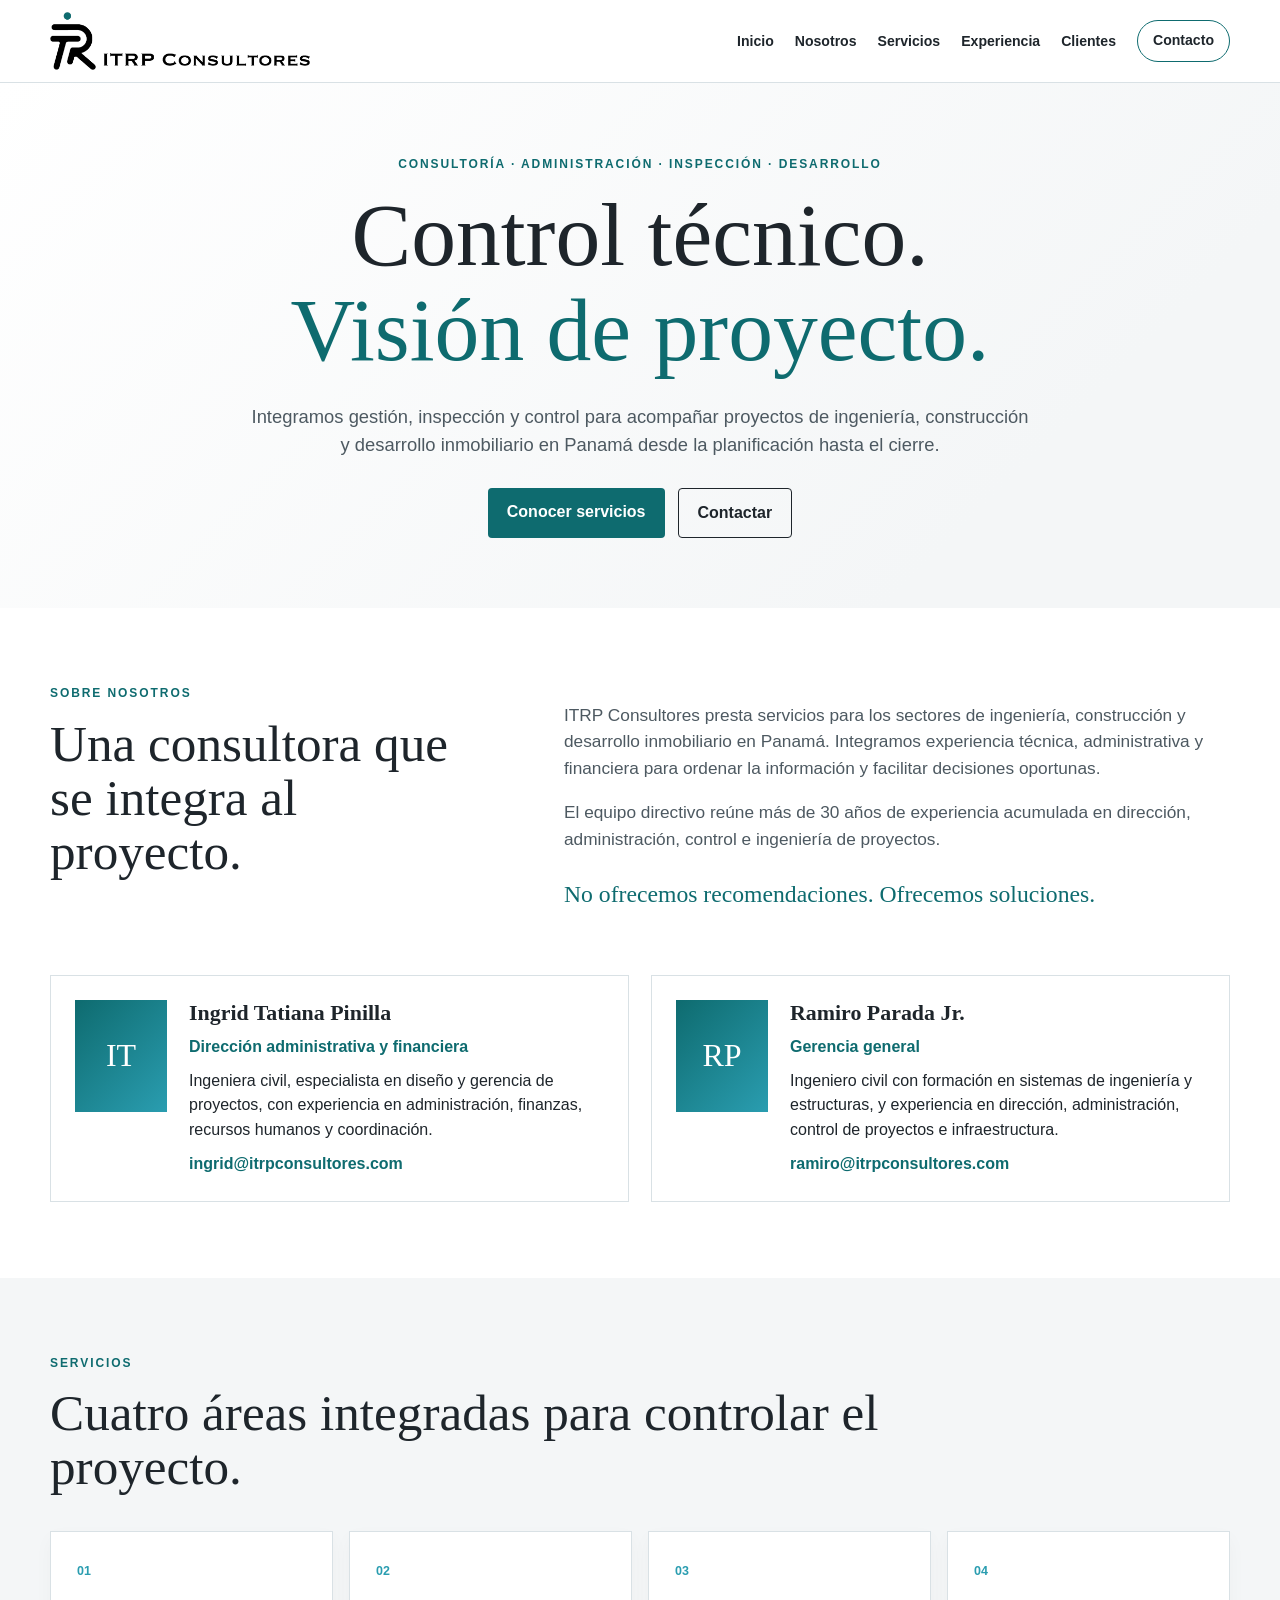
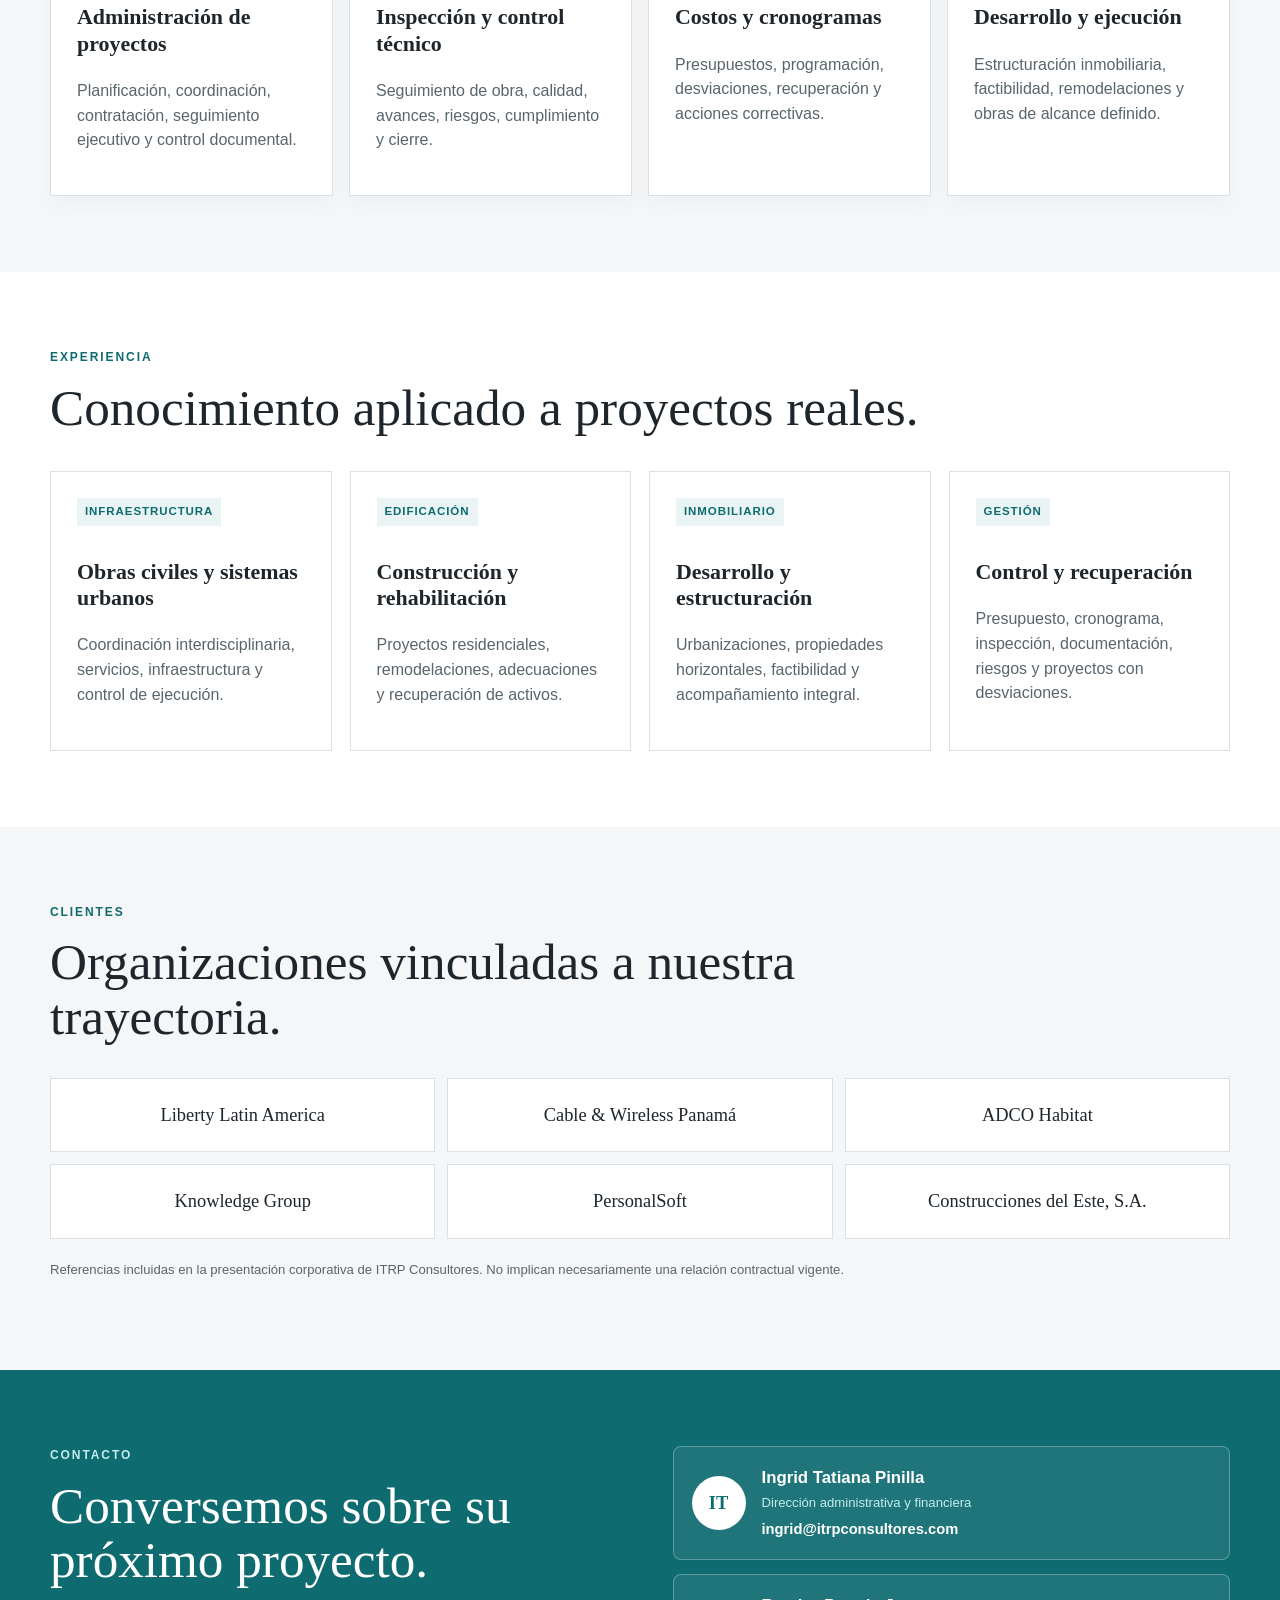
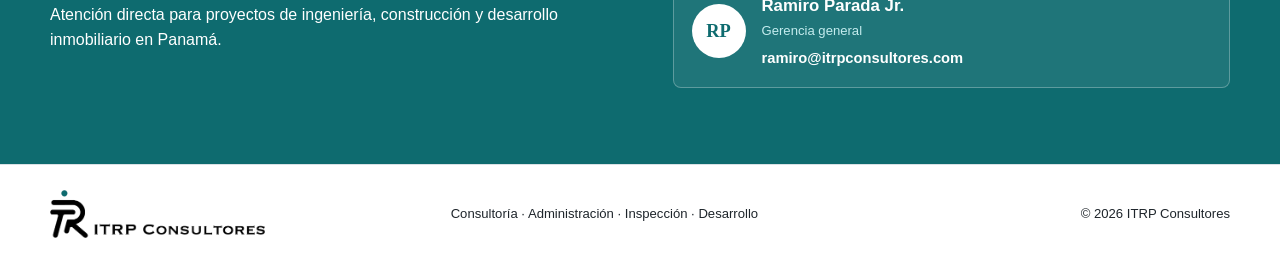
==== commit c9a50cab: "Add files via upload" ====
--- a/index.html
+++ b/index.html
@@ -6,14 +6,14 @@
   <meta name="description" content="ITRP Consultores: consultoría, administración, inspección y desarrollo de proyectos en Panamá.">
   <meta name="theme-color" content="#1E252B">
   <title>ITRP Consultores | Control técnico. Visión de proyecto.</title>
-  <link rel="icon" href="assets/favicon.svg" type="image/svg+xml">
+  <link rel="icon" href="assets/favicon.png" type="image/png">
   <link rel="stylesheet" href="styles.css">
 </head>
 <body>
 <header class="site-header">
   <div class="container nav-wrap">
     <a class="brand" href="#inicio" aria-label="Inicio ITRP Consultores">
-      <img src="assets/logo-itrp.svg" alt="ITRP Consultores">
+      <img src="assets/logo-itrp.png" alt="ITRP Consultores">
     </a>
     <nav class="main-nav" aria-label="Navegación principal">
       <a href="#inicio">Inicio</a>
@@ -29,10 +29,10 @@
 <main>
   <section class="hero" id="inicio">
     <div class="container hero-grid hero-single">
-      <div>
+      <div class="hero-content">
         <p class="eyebrow">Consultoría · Administración · Inspección · Desarrollo</p>
         <h1>Control técnico.<br><span>Visión de proyecto.</span></h1>
-        <p class="hero-lead">Acompañamos proyectos de ingeniería, construcción y desarrollo inmobiliario en Panamá con criterio técnico, trazabilidad y una gestión enfocada en soluciones.</p>
+        <p class="hero-lead">Integramos gestión, inspección y control para acompañar proyectos de ingeniería, construcción y desarrollo inmobiliario en Panamá desde la planificación hasta el cierre.</p>
         <div class="hero-actions">
           <a class="btn btn-primary" href="#servicios">Conocer servicios</a>
           <a class="btn btn-secondary" href="#contacto">Contactar</a>
@@ -125,8 +125,14 @@
         <p>Atención directa para proyectos de ingeniería, construcción y desarrollo inmobiliario en Panamá.</p>
       </div>
       <div class="contact-list">
-        <a href="mailto:ingrid@itrpconsultores.com"><span>Ingrid Tatiana Pinilla</span><strong>ingrid@itrpconsultores.com</strong></a>
-        <a href="mailto:ramiro@itrpconsultores.com"><span>Ramiro Parada Jr.</span><strong>ramiro@itrpconsultores.com</strong></a>
+        <a class="contact-person" href="mailto:ingrid@itrpconsultores.com">
+          <span class="contact-initials">IT</span>
+          <span class="contact-details"><strong>Ingrid Tatiana Pinilla</strong><small>Dirección administrativa y financiera</small><em>ingrid@itrpconsultores.com</em></span>
+        </a>
+        <a class="contact-person" href="mailto:ramiro@itrpconsultores.com">
+          <span class="contact-initials">RP</span>
+          <span class="contact-details"><strong>Ramiro Parada Jr.</strong><small>Gerencia general</small><em>ramiro@itrpconsultores.com</em></span>
+        </a>
       </div>
     </div>
   </section>
@@ -134,7 +140,7 @@
 
 <footer class="site-footer">
   <div class="container footer-grid">
-    <img src="assets/logo-itrp.svg" alt="ITRP Consultores">
+    <img src="assets/logo-itrp.png" alt="ITRP Consultores">
     <p>Consultoría · Administración · Inspección · Desarrollo</p>
     <p>© <span data-year></span> ITRP Consultores</p>
   </div>
--- a/styles.css
+++ b/styles.css
@@ -11,3 +11,21 @@
 .contact-section{background:var(--teal);color:#fff}.contact-section .eyebrow{color:#c4ecee}.contact-grid{display:grid;grid-template-columns:1fr 1fr;gap:65px}.contact-list{display:grid;gap:10px}.contact-list a{display:flex;justify-content:space-between;gap:20px;text-decoration:none;border-bottom:1px solid rgba(255,255,255,.28);padding:15px 0}.contact-list span{color:#c4ecee}.site-footer{padding:25px 0;border-top:1px solid var(--line)}.footer-grid{display:grid;grid-template-columns:1fr 1fr 1fr;align-items:center;gap:22px;font-size:.82rem}.footer-grid img{width:225px}.footer-grid p:last-child{text-align:right}
 @media(max-width:1050px){:root{--header:116px}.nav-wrap{display:block;padding:10px 0 0}.brand img{width:225px;margin-bottom:7px}.main-nav{display:grid;grid-template-columns:repeat(6,max-content);justify-content:start;gap:16px;overflow:visible}.main-nav a{padding:8px 0 11px;font-size:.79rem}.nav-cta{border:0!important;border-radius:0;padding:8px 0 11px!important}.hero-grid,.split,.contact-grid{grid-template-columns:1fr}.cards,.experience-grid{grid-template-columns:1fr 1fr}.team-grid{grid-template-columns:1fr}}
 @media(max-width:700px){:root{--header:142px}.container{width:min(calc(100% - 28px),var(--max))}.site-header{position:sticky;top:0}.nav-wrap{padding-top:8px}.brand img{width:190px}.main-nav{grid-template-columns:repeat(3,1fr);gap:0 12px;width:100%;padding-bottom:5px}.main-nav a{text-align:center;padding:5px 0 7px;font-size:.74rem}.hero{padding:52px 0 56px}.hero h1{font-size:3rem}.section{padding:58px 0}.cards,.experience-grid,.client-grid{grid-template-columns:1fr}.team-card{grid-template-columns:74px 1fr;padding:19px}.portrait{width:74px;height:88px;font-size:1.55rem}.contact-list a{display:block}.contact-list strong{display:block;margin-top:4px;font-size:.9rem}.footer-grid{grid-template-columns:1fr}.footer-grid p:last-child{text-align:left}.footer-grid img{width:205px}}
+
+/* v7: official uploaded logo and refined single-column hero/contact */
+.brand img{width:310px;max-height:58px;object-fit:contain;object-position:left center}
+.hero{padding:72px 0 70px}
+.hero-single{display:block}
+.hero-content{max-width:1040px;margin:0 auto;text-align:center}
+.hero-content .hero-lead{margin:25px auto 28px;max-width:790px}
+.hero-actions{justify-content:center}
+.contact-list{gap:14px}
+.contact-person{display:grid!important;grid-template-columns:54px 1fr;align-items:center;gap:16px!important;padding:18px!important;border:1px solid rgba(255,255,255,.28)!important;border-radius:8px;background:rgba(255,255,255,.07)}
+.contact-initials{width:54px;height:54px;border-radius:50%;display:grid;place-items:center;background:#fff;color:var(--teal)!important;font-family:Georgia,serif;font-size:1.15rem;font-weight:700}
+.contact-details{display:block!important;color:#fff!important}
+.contact-details strong{display:block;font-size:1.05rem;color:#fff}
+.contact-details small{display:block;margin:2px 0 5px;color:#c4ecee;font-size:.82rem}
+.contact-details em{display:block;font-style:normal;color:#fff;font-weight:700;font-size:.92rem}
+.footer-grid img{width:245px;max-height:48px;object-fit:contain;object-position:left center}
+@media(max-width:1050px){.brand img{width:250px;max-height:48px}.hero-content{max-width:860px}}
+@media(max-width:700px){.brand img{width:215px;max-height:42px}.hero{padding:46px 0 52px}.hero h1{font-size:clamp(2.7rem,13vw,3.5rem)}.hero-content{text-align:left}.hero-content .hero-lead{margin-left:0}.hero-actions{justify-content:flex-start}.contact-person{grid-template-columns:46px 1fr;padding:15px!important}.contact-initials{width:46px;height:46px}.contact-details em{font-size:.82rem;overflow-wrap:anywhere}.footer-grid img{width:220px}}
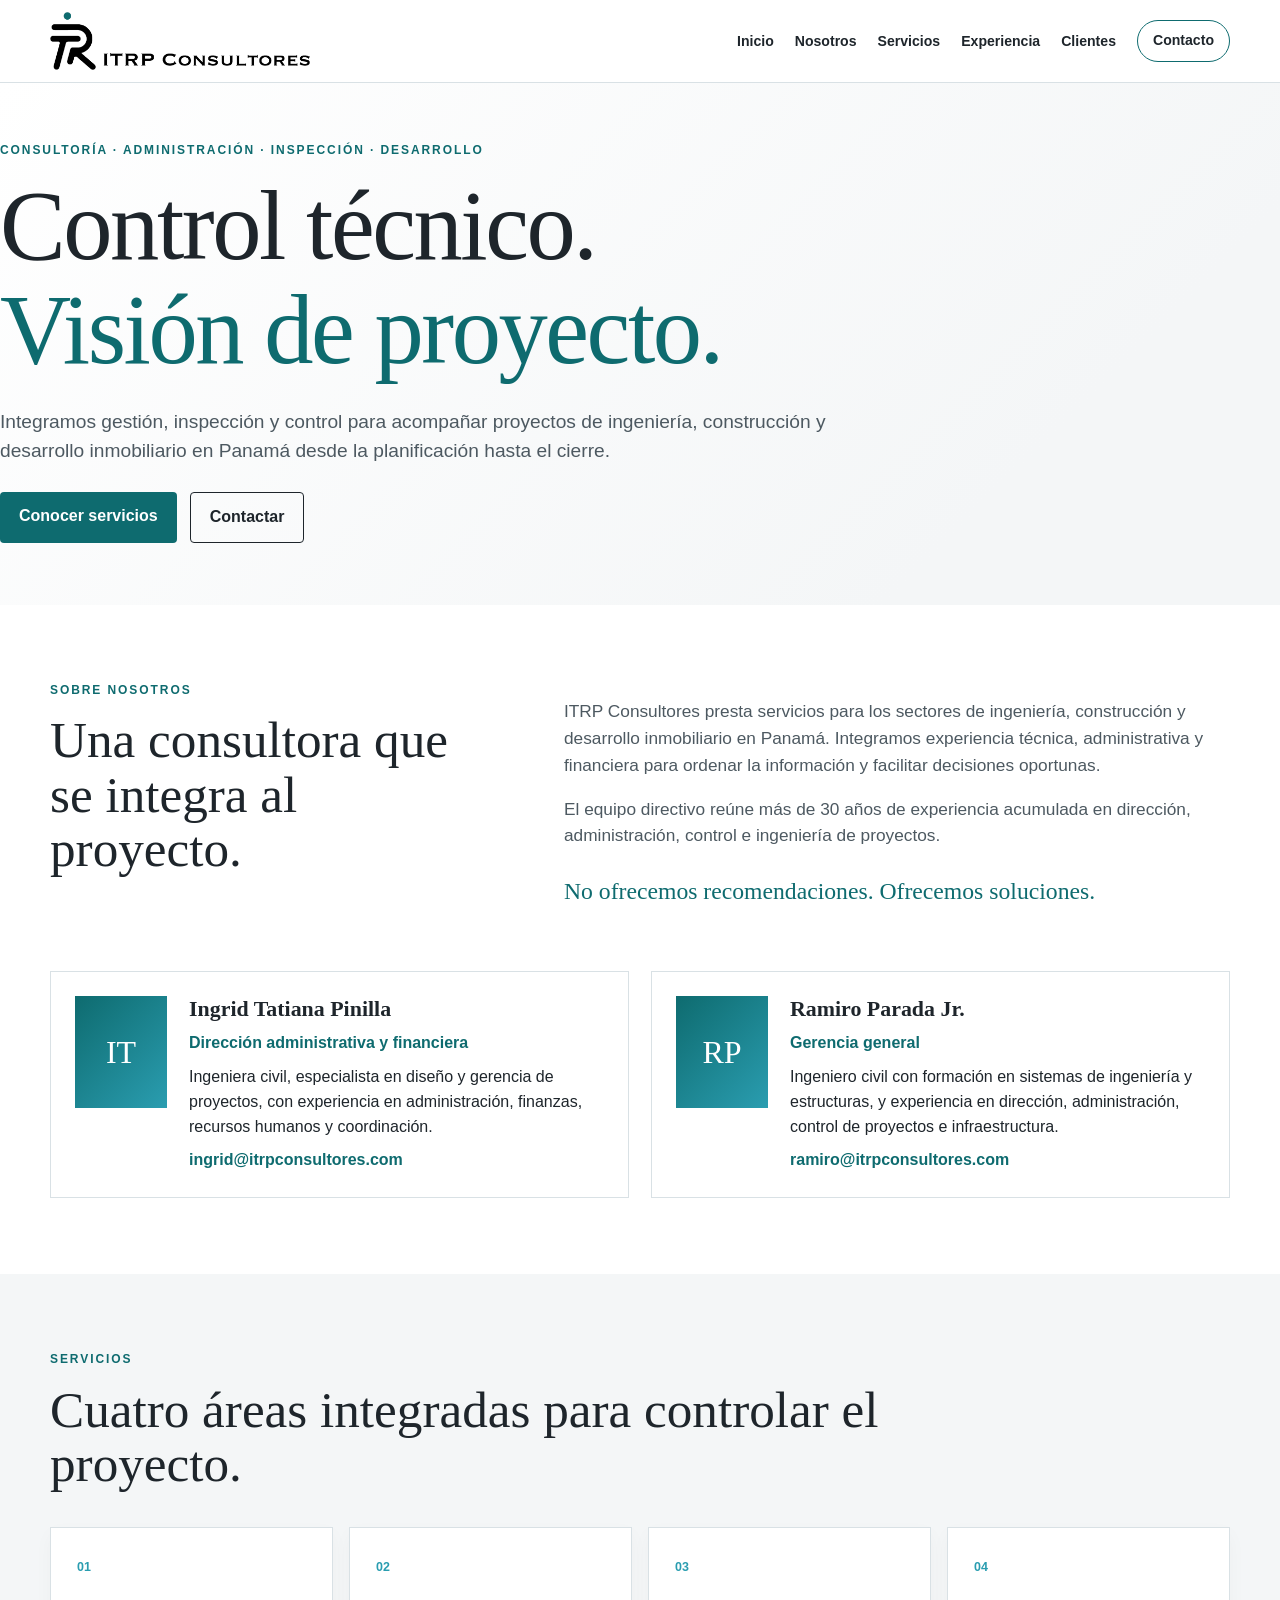
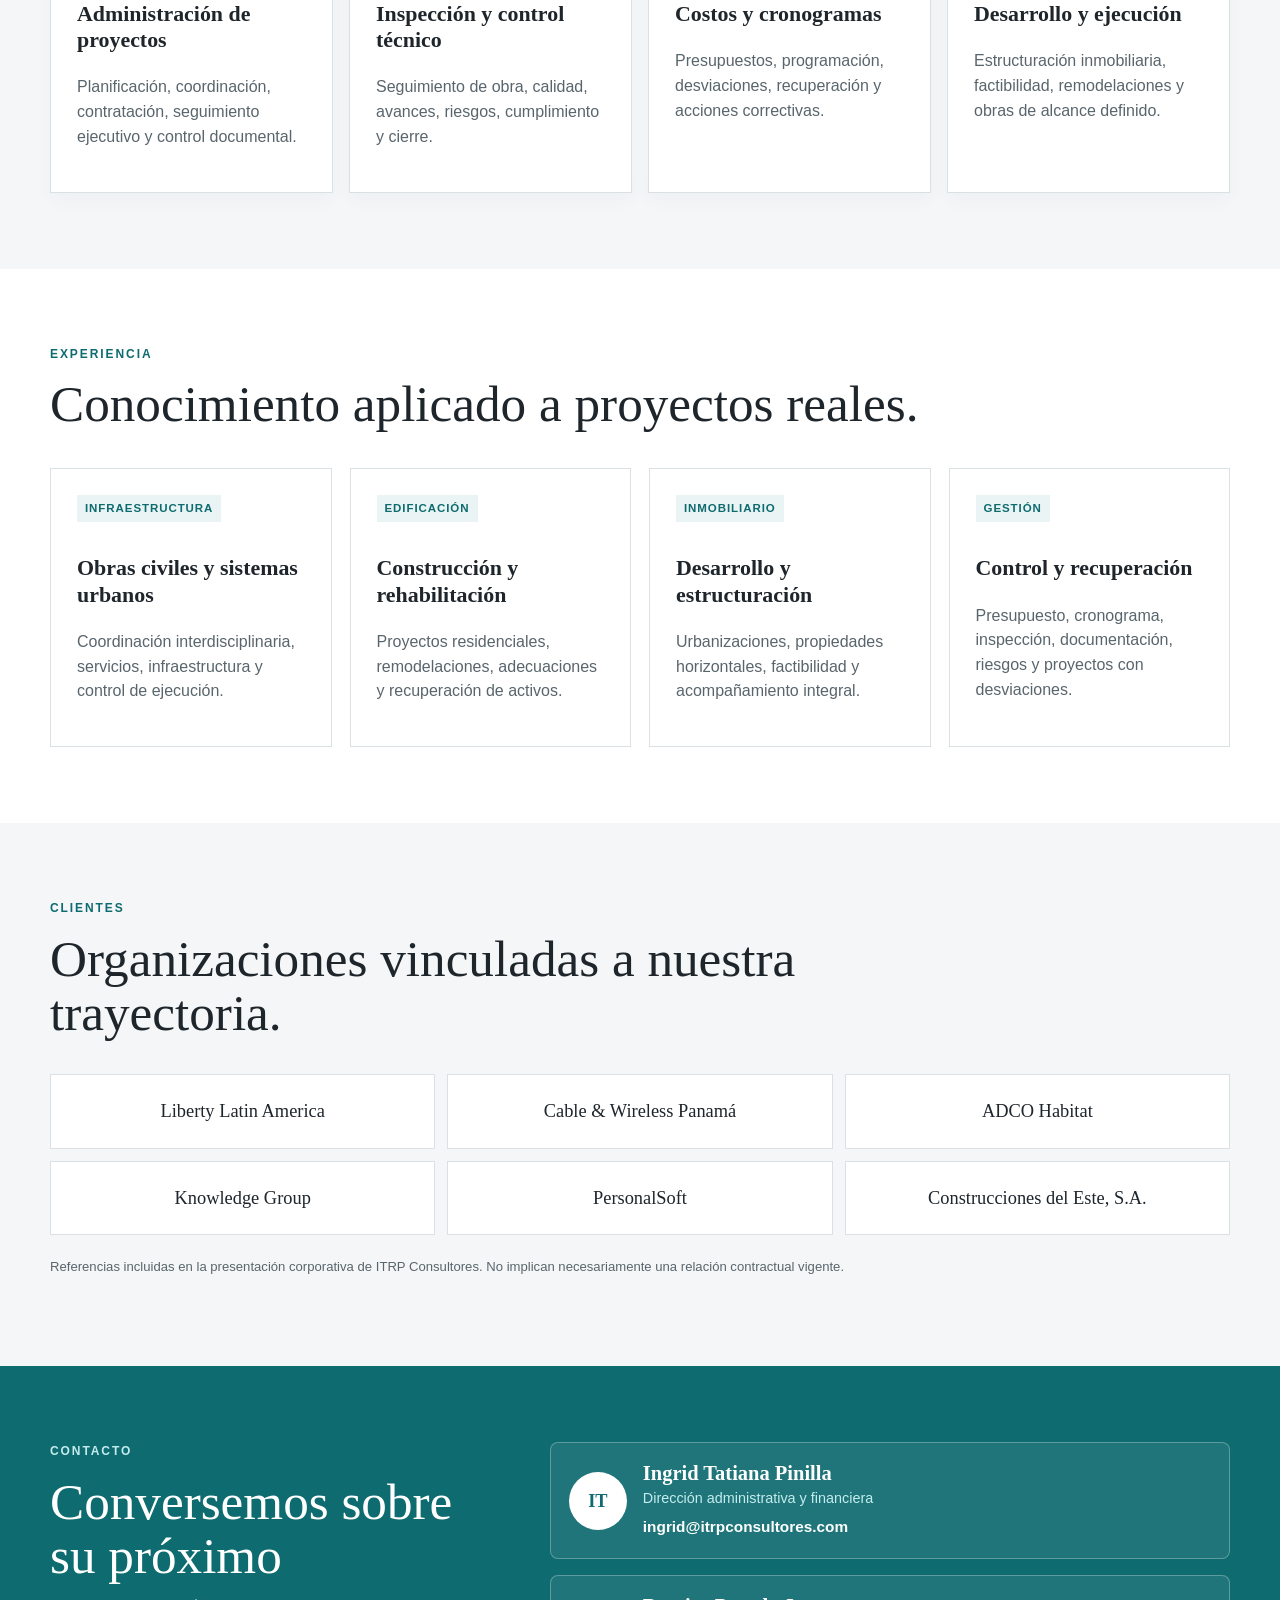
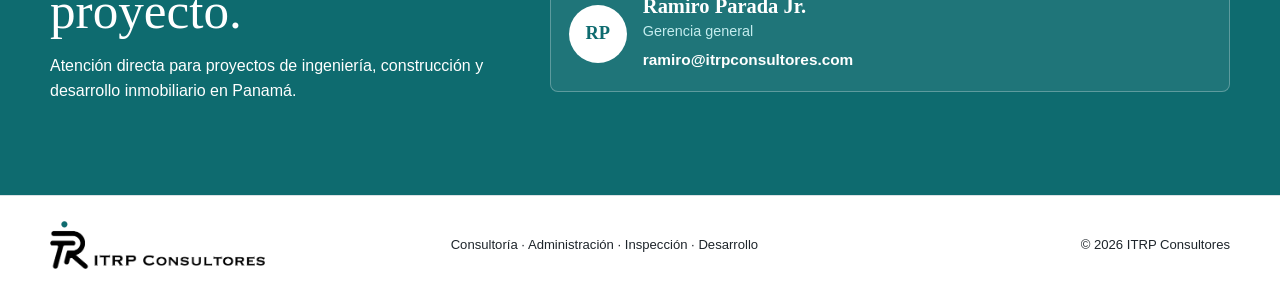
==== commit 7a0dd56e: "Add files via upload" ====
--- a/index.html
+++ b/index.html
@@ -125,14 +125,22 @@
         <p>Atención directa para proyectos de ingeniería, construcción y desarrollo inmobiliario en Panamá.</p>
       </div>
       <div class="contact-list">
-        <a class="contact-person" href="mailto:ingrid@itrpconsultores.com">
-          <span class="contact-initials">IT</span>
-          <span class="contact-details"><strong>Ingrid Tatiana Pinilla</strong><small>Dirección administrativa y financiera</small><em>ingrid@itrpconsultores.com</em></span>
-        </a>
-        <a class="contact-person" href="mailto:ramiro@itrpconsultores.com">
-          <span class="contact-initials">RP</span>
-          <span class="contact-details"><strong>Ramiro Parada Jr.</strong><small>Gerencia general</small><em>ramiro@itrpconsultores.com</em></span>
-        </a>
+        <article class="contact-person">
+          <div class="contact-initials" aria-hidden="true">IT</div>
+          <div class="contact-details">
+            <h3>Ingrid Tatiana Pinilla</h3>
+            <p>Dirección administrativa y financiera</p>
+            <a href="mailto:ingrid@itrpconsultores.com">ingrid@itrpconsultores.com</a>
+          </div>
+        </article>
+        <article class="contact-person">
+          <div class="contact-initials" aria-hidden="true">RP</div>
+          <div class="contact-details">
+            <h3>Ramiro Parada Jr.</h3>
+            <p>Gerencia general</p>
+            <a href="mailto:ramiro@itrpconsultores.com">ramiro@itrpconsultores.com</a>
+          </div>
+        </article>
       </div>
     </div>
   </section>
--- a/styles.css
+++ b/styles.css
@@ -29,3 +29,37 @@
 .footer-grid img{width:245px;max-height:48px;object-fit:contain;object-position:left center}
 @media(max-width:1050px){.brand img{width:250px;max-height:48px}.hero-content{max-width:860px}}
 @media(max-width:700px){.brand img{width:215px;max-height:42px}.hero{padding:46px 0 52px}.hero h1{font-size:clamp(2.7rem,13vw,3.5rem)}.hero-content{text-align:left}.hero-content .hero-lead{margin-left:0}.hero-actions{justify-content:flex-start}.contact-person{grid-template-columns:46px 1fr;padding:15px!important}.contact-initials{width:46px;height:46px}.contact-details em{font-size:.82rem;overflow-wrap:anywhere}.footer-grid img{width:220px}}
+
+/* v8: full-width hero and corrected contact alignment */
+.hero{padding:58px 0 62px}
+.hero-grid,.hero-single{width:100%}
+.hero-content{max-width:none;margin:0;text-align:left}
+.hero-content h1{max-width:none;width:100%;font-size:clamp(3.35rem,7.7vw,6.75rem);letter-spacing:-.025em}
+.hero-content .hero-lead{max-width:980px;margin:24px 0 26px;font-size:clamp(1.05rem,1.5vw,1.28rem)}
+.hero-actions{justify-content:flex-start}
+
+.contact-grid{grid-template-columns:minmax(280px,.78fr) minmax(480px,1.22fr);align-items:start}
+.contact-list{display:grid;gap:16px}
+.contact-person{display:grid;grid-template-columns:58px minmax(0,1fr);align-items:center;column-gap:18px;padding:20px 22px;border:1px solid rgba(255,255,255,.30);border-radius:8px;background:rgba(255,255,255,.07)}
+.contact-initials{width:58px;height:58px;border-radius:50%;display:grid;place-items:center;background:#fff;color:var(--teal);font-family:Georgia,serif;font-size:1.15rem;font-weight:700}
+.contact-details{min-width:0}
+.contact-details h3{margin:0 0 3px;color:#fff;font-family:Georgia,'Times New Roman',serif;font-size:1.28rem;line-height:1.2}
+.contact-details p{margin:0 0 7px;color:#c4ecee;font-size:.9rem;line-height:1.35}
+.contact-details a{display:inline-block;color:#fff;font-weight:800;text-decoration:none;font-size:.96rem;line-height:1.3;overflow-wrap:anywhere}
+.contact-details a:hover{text-decoration:underline}
+
+@media(max-width:1050px){
+  .hero-content h1{font-size:clamp(3.15rem,9vw,5.4rem)}
+  .contact-grid{grid-template-columns:1fr}
+}
+@media(max-width:700px){
+  .hero{padding:38px 0 44px}
+  .hero-content h1{font-size:clamp(2.65rem,13.5vw,3.65rem)}
+  .hero-content .hero-lead{margin:20px 0 23px}
+  .contact-person{grid-template-columns:48px minmax(0,1fr);column-gap:14px;padding:16px}
+  .contact-initials{width:48px;height:48px;font-size:1rem}
+  .contact-details h3{font-size:1.08rem}
+  .contact-details p{font-size:.82rem}
+  .contact-details a{font-size:.84rem}
+}
+.contact-details a{border:0!important;padding:0!important;background:none!important;justify-content:initial!important;gap:0!important}
